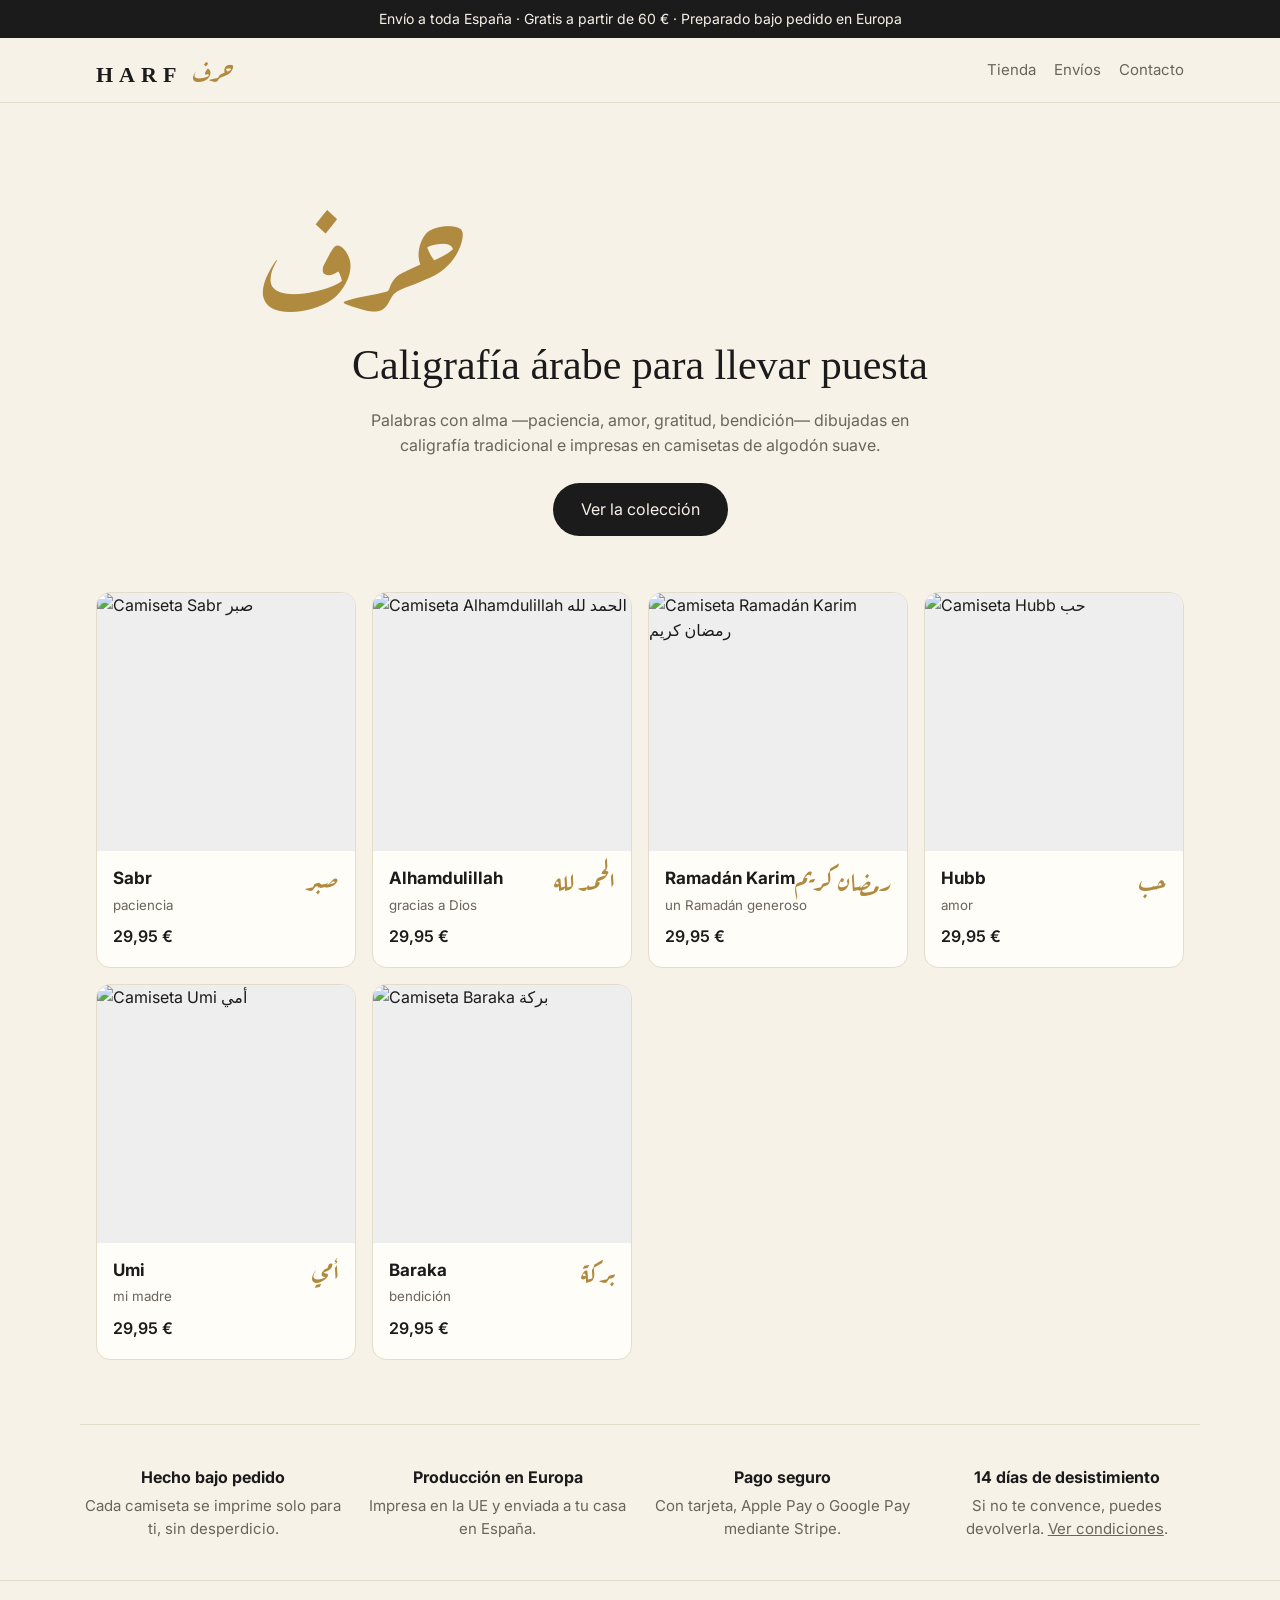
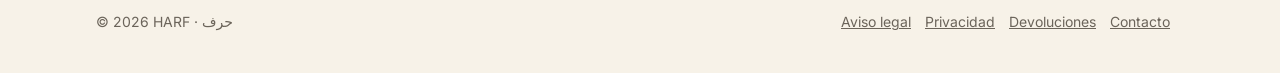
==== index.html @ e64bba2a "Move HARF store into its own repository Storefront, print designs, Instagram posts and generator scr" ====
<!doctype html>
<html lang="es">
<head>
<meta charset="utf-8">
<meta name="viewport" content="width=device-width, initial-scale=1">
<title>HARF · حرف — Caligrafía árabe para llevar puesta</title>
<meta name="description" content="Camisetas con caligrafía árabe: Sabr, Alhamdulillah, Ramadán Karim, Hubb, Umi y Baraka. Impresas bajo pedido en Europa y enviadas a toda España.">
<meta property="og:title" content="HARF · حرف — Caligrafía árabe para llevar puesta">
<meta property="og:description" content="Camisetas con caligrafía árabe, impresas bajo pedido en Europa.">
<link rel="preconnect" href="https://fonts.googleapis.com">
<link rel="preconnect" href="https://fonts.gstatic.com" crossorigin>
<link href="https://fonts.googleapis.com/css2?family=Aref+Ruqaa:wght@700&family=Inter:wght@400;600&display=swap" rel="stylesheet">
<link rel="stylesheet" href="style.css">
</head>
<body>
<div class="banner">Envío a toda España · Gratis a partir de 60 € · Preparado bajo pedido en Europa</div>
<header class="top"><div class="wrap">
  <a class="logo" href="./"><b>HARF</b><span>حرف</span></a>
  <nav><a href="#tienda">Tienda</a><a href="legal.html#envios">Envíos</a><a href="legal.html#contacto">Contacto</a></nav>
</div></header>

<main>
  <section class="hero wrap">
    <p class="ar">حرف</p>
    <h1>Caligrafía árabe para llevar puesta</h1>
    <p>Palabras con alma —paciencia, amor, gratitud, bendición— dibujadas en caligrafía tradicional e impresas en camisetas de algodón suave.</p>
    <a class="btn" href="#tienda">Ver la colección</a>
  </section>

  <section id="tienda" class="wrap">
    <div class="grid" id="grid"></div>
  </section>

  <section class="wrap features">
    <div><b>Hecho bajo pedido</b><p>Cada camiseta se imprime solo para ti, sin desperdicio.</p></div>
    <div><b>Producción en Europa</b><p>Impresa en la UE y enviada a tu casa en España.</p></div>
    <div><b>Pago seguro</b><p>Con tarjeta, Apple Pay o Google Pay mediante Stripe.</p></div>
    <div><b>14 días de desistimiento</b><p>Si no te convence, puedes devolverla. <a href="legal.html#devoluciones">Ver condiciones</a>.</p></div>
  </section>
</main>

<dialog id="pd">
  <button class="close" aria-label="Cerrar" onclick="pd.close()">×</button>
  <div class="pd">
    <img id="pdImg" alt="">
    <div class="body">
      <div class="ar" id="pdAr"></div>
      <h2 id="pdName"></h2>
      <p class="muted" id="pdMeaning"></p>
      <p id="pdText"></p>
      <p><b id="pdPrice"></b> <span class="muted">+ envío</span></p>
      <div>Color</div><div class="opts" id="pdColors"></div>
      <div>Talla</div><div class="opts" id="pdSizes"></div>
      <button class="btn gold" id="pdBuy">Comprar ahora</button>
      <p class="note">Bella+Canvas 3001 unisex, 100% algodón. Plazo de entrega: 7–14 días laborables. La talla se elige también en el pago.</p>
    </div>
  </div>
</dialog>

<footer><div class="wrap">
  <div>© <span id="y"></span> HARF · حرف</div>
  <div><a href="legal.html#aviso">Aviso legal</a><a href="legal.html#privacidad">Privacidad</a><a href="legal.html#devoluciones">Devoluciones</a><a href="legal.html#contacto">Contacto</a></div>
</div></footer>

<script src="products.js"></script>
<script>
const fmt = (n) => n.toFixed(2).replace(".", ",") + " " + STORE.currency;
document.getElementById("y").textContent = new Date().getFullYear();
const grid = document.getElementById("grid");
grid.innerHTML = PRODUCTS.map((p) => `
  <article class="card" data-k="${p.key}" tabindex="0">
    <img loading="lazy" src="${p.colors.negro.img}" alt="Camiseta ${p.name} ${p.ar}">
    <div class="info"><span class="ar">${p.ar}</span><h3>${p.name}</h3><small>${p.meaning}</small>
    <div class="price">${fmt(p.price)}</div></div>
  </article>`).join("");

const pd = document.getElementById("pd");
let cur, color, size;
function render() {
  const c = cur.colors[color];
  pdImg.src = c.img; pdImg.alt = `Camiseta ${cur.name} ${c.label}`;
  pdColors.innerHTML = Object.entries(cur.colors).map(([k, v]) =>
    `<button aria-pressed="${k === color}" onclick="color='${k}';render()">${v.label}</button>`).join("");
  pdSizes.innerHTML = cur.sizes.map((s) =>
    `<button aria-pressed="${s === size}" onclick="size='${s}';render()">${s}</button>`).join("");
  pdBuy.textContent = c.stripe ? "Comprar ahora" : "Reservar por email";
}
function openP(k) {
  cur = PRODUCTS.find((p) => p.key === k); color = "negro"; size = "M";
  pdAr.textContent = cur.ar; pdName.textContent = cur.name;
  pdMeaning.textContent = "«" + cur.meaning + "»"; pdText.textContent = cur.text;
  pdPrice.textContent = fmt(cur.price);
  render(); pd.showModal();
}
grid.addEventListener("click", (e) => { const c = e.target.closest(".card"); if (c) openP(c.dataset.k); });
grid.addEventListener("keydown", (e) => { const c = e.target.closest(".card"); if (c && e.key === "Enter") openP(c.dataset.k); });
pd.addEventListener("click", (e) => { if (e.target === pd) pd.close(); });
pdBuy.onclick = () => {
  const c = cur.colors[color];
  if (c.stripe) { location.href = c.stripe; return; }
  const subj = encodeURIComponent(`Pedido: ${cur.name} – ${c.label} – Talla ${size}`);
  const body = encodeURIComponent(`Hola, quiero la camiseta ${cur.name} (${cur.ar}), color ${c.label}, talla ${size}.\n\nNombre:\nDirección de envío:\nTeléfono:`);
  location.href = `mailto:${STORE.email}?subject=${subj}&body=${body}`;
};
</script>
</body>
</html>
---- style.css ----
:root {
  --ink: #1b1b1b;
  --paper: #f7f2e8;
  --gold: #b08a3e;
  --muted: #6b645a;
  --line: #e4dccb;
  --card: #fffdf8;
}
* { box-sizing: border-box; }
html, body { margin: 0; background: var(--paper); color: var(--ink); }
body { font-family: "Inter", system-ui, -apple-system, Segoe UI, Roboto, sans-serif; line-height: 1.55; }
a { color: inherit; }
img { max-width: 100%; display: block; }
.wrap { max-width: 1120px; margin: 0 auto; padding: 0 16px; }

header.top { border-bottom: 1px solid var(--line); background: var(--paper); position: sticky; top: 0; z-index: 5; }
header.top .wrap { display: flex; align-items: center; justify-content: space-between; height: 64px; }
.logo { display: flex; align-items: baseline; gap: 10px; text-decoration: none; }
.logo b { font-family: Georgia, serif; letter-spacing: 6px; font-size: 22px; }
.logo span { font-family: "Aref Ruqaa", serif; font-size: 28px; color: var(--gold); }
nav a { margin-left: 18px; text-decoration: none; font-size: 15px; color: var(--muted); }

.banner { background: var(--ink); color: var(--paper); text-align: center; font-size: 14px; padding: 8px 16px; }

.hero { padding: 64px 0 48px; text-align: center; }
.hero .ar { color: var(--gold); font-family: "Aref Ruqaa", serif; font-size: clamp(64px, 14vw, 140px); line-height: 1.1; margin: 0; }
.hero h1 { font-family: Georgia, serif; font-weight: 400; font-size: clamp(26px, 4.5vw, 42px); margin: 12px 0 10px; }
.hero p { color: var(--muted); max-width: 560px; margin: 0 auto 26px; }
.btn { display: inline-block; background: var(--ink); color: var(--paper); border: 0; border-radius: 999px; padding: 14px 28px; font-size: 16px; cursor: pointer; text-decoration: none; }
.btn.gold { background: var(--gold); }
.btn:disabled { opacity: .5; cursor: not-allowed; }

.grid { display: grid; grid-template-columns: repeat(auto-fill, minmax(min(240px, 44vw), 1fr)); gap: 16px; padding: 8px 0 64px; }
.card { background: var(--card); border: 1px solid var(--line); border-radius: 14px; overflow: hidden; cursor: pointer; transition: transform .15s; }
.card:hover { transform: translateY(-3px); }
.card img { aspect-ratio: 1; object-fit: cover; width: 100%; background: #eee; }
.card .info { padding: 14px 16px 18px; }
.card .ar { font-family: "Aref Ruqaa", serif; font-size: 26px; color: var(--gold); float: right; line-height: 1; }
.card h3 { margin: 0; font-size: 17px; }
.card small { color: var(--muted); }
.card .price { margin-top: 8px; font-weight: 600; }

.features { display: grid; grid-template-columns: repeat(auto-fit, minmax(220px, 1fr)); gap: 18px; padding: 40px 0; border-top: 1px solid var(--line); }
.features div { text-align: center; }
.features b { display: block; margin-bottom: 4px; }
.features p { color: var(--muted); margin: 0; font-size: 15px; }

dialog { border: 0; border-radius: 16px; padding: 0; max-width: 900px; width: calc(100% - 32px); background: var(--card); color: var(--ink); }
dialog::backdrop { background: rgba(0,0,0,.5); }
.pd { display: grid; grid-template-columns: 1fr 1fr; }
.pd img { width: 100%; height: 100%; object-fit: cover; background: #eee; }
.pd .body { padding: 28px; }
.pd .ar { font-family: "Aref Ruqaa", serif; font-size: 54px; color: var(--gold); line-height: 1.1; }
.pd h2 { margin: 4px 0; font-family: Georgia, serif; font-weight: 400; }
.pd .muted { color: var(--muted); }
.opts { display: flex; flex-wrap: wrap; gap: 8px; margin: 8px 0 18px; }
.opts button { border: 1px solid var(--line); background: #fff; border-radius: 8px; padding: 8px 14px; cursor: pointer; font-size: 15px; color: var(--ink); }
.opts button[aria-pressed="true"] { border-color: var(--ink); background: var(--ink); color: var(--paper); }
.close { position: absolute; top: 10px; right: 14px; background: rgba(255,255,255,.9); border: 0; font-size: 26px; cursor: pointer; border-radius: 50%; width: 40px; height: 40px; }
.note { font-size: 13px; color: var(--muted); margin-top: 14px; }

footer { border-top: 1px solid var(--line); padding: 30px 0 40px; color: var(--muted); font-size: 14px; }
footer .wrap { display: flex; flex-wrap: wrap; justify-content: space-between; gap: 12px; }
footer a { margin-right: 14px; white-space: nowrap; }

.legal { padding: 40px 0 60px; max-width: 760px; }
.legal h1 { font-family: Georgia, serif; font-weight: 400; }
.legal h2 { margin-top: 36px; font-size: 20px; }

@media (max-width: 700px) {
  .pd { grid-template-columns: 1fr; }
  .pd .body { padding: 20px; }
  nav a { margin-left: 12px; font-size: 14px; }
}
@media (max-width: 520px) {
  .card .info { padding: 10px 12px 14px; }
  .card h3 { font-size: 15px; }
  .card .ar { font-size: 20px; }
}
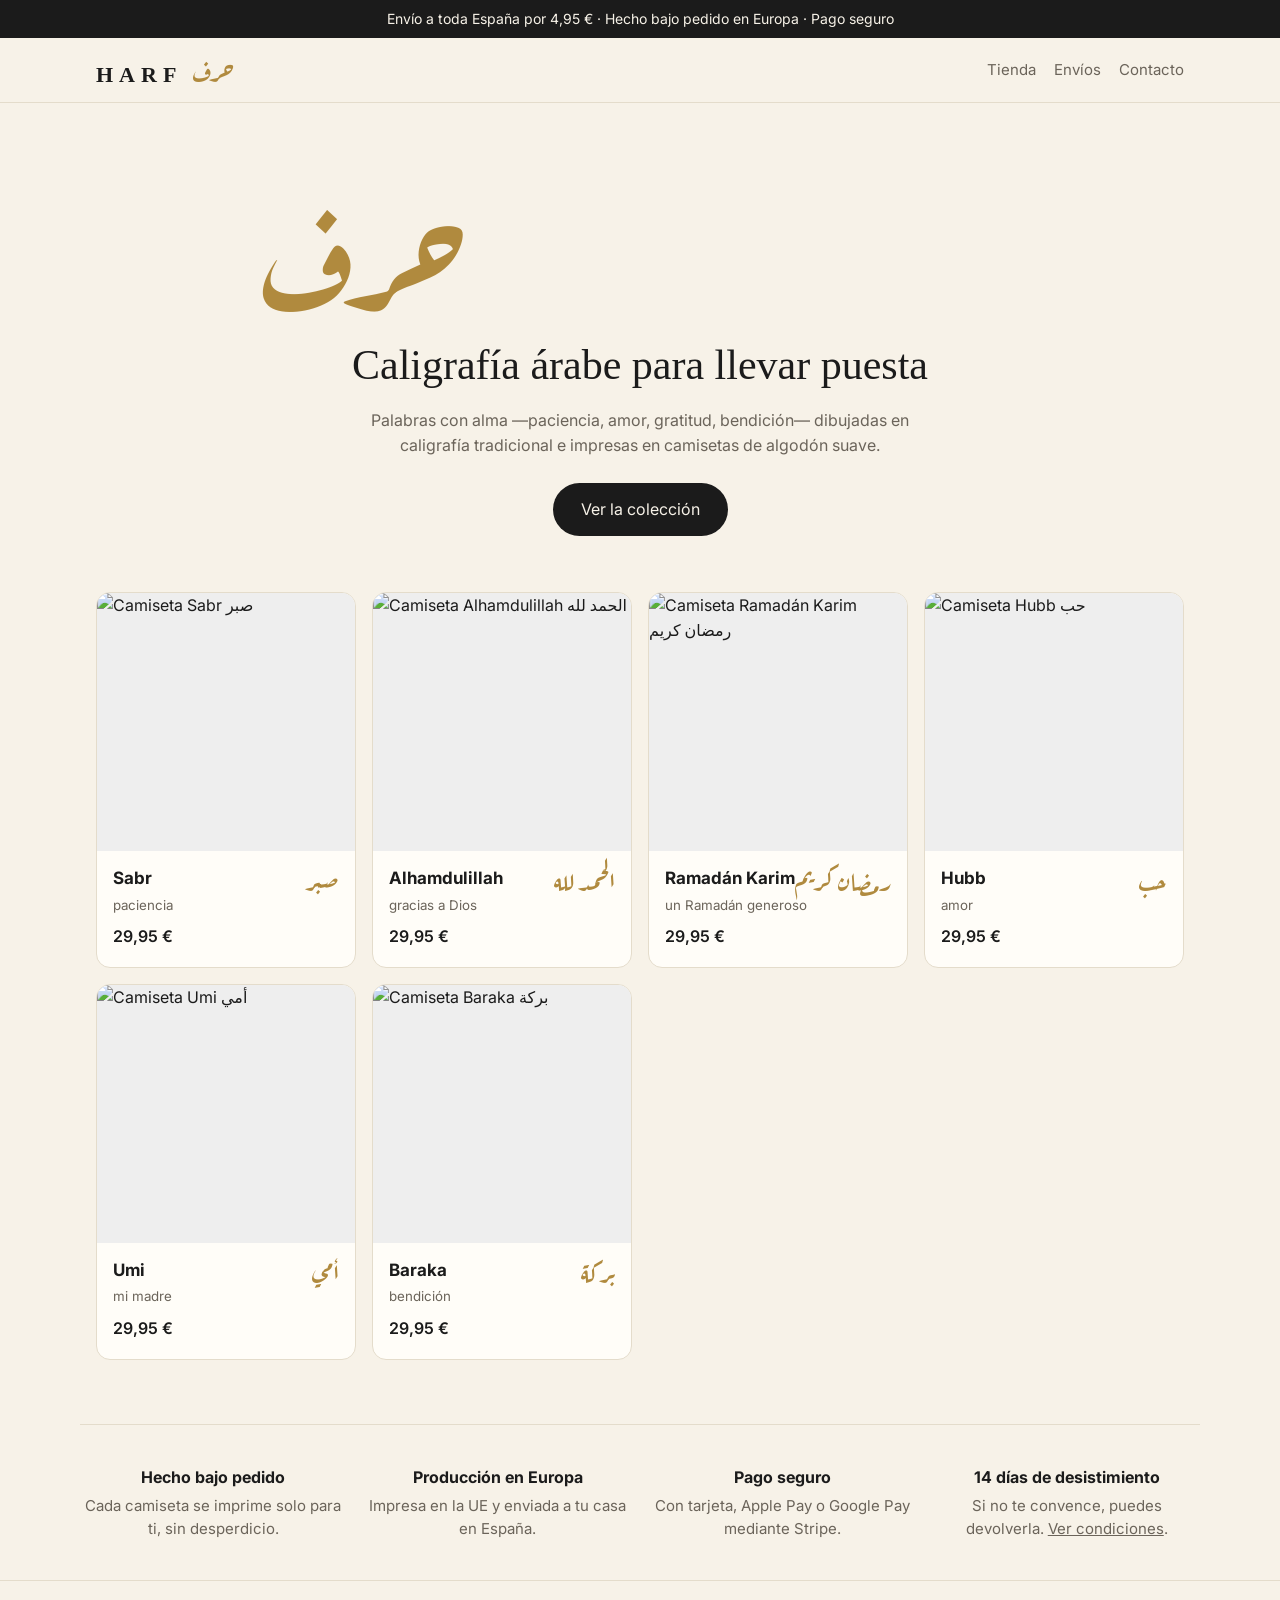
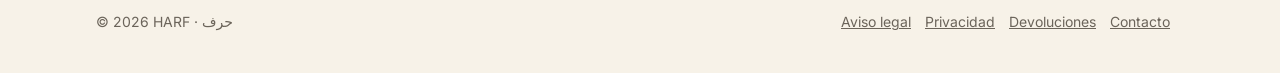
==== commit 43d1c271: "Turn on Stripe checkout for all twelve tees Each design/color opens its own Stripe Payment Link (siz" ====
--- a/index.html
+++ b/index.html
@@ -13,7 +13,7 @@
 <link rel="stylesheet" href="style.css">
 </head>
 <body>
-<div class="banner">Envío a toda España · Gratis a partir de 60 € · Preparado bajo pedido en Europa</div>
+<div class="banner">Envío a toda España por 4,95 € · Hecho bajo pedido en Europa · Pago seguro</div>
 <header class="top"><div class="wrap">
   <a class="logo" href="./"><b>HARF</b><span>حرف</span></a>
   <nav><a href="#tienda">Tienda</a><a href="legal.html#envios">Envíos</a><a href="legal.html#contacto">Contacto</a></nav>
@@ -50,9 +50,9 @@
       <p id="pdText"></p>
       <p><b id="pdPrice"></b> <span class="muted">+ envío</span></p>
       <div>Color</div><div class="opts" id="pdColors"></div>
-      <div>Talla</div><div class="opts" id="pdSizes"></div>
+      <div id="pdSizeWrap"><div>Talla</div><div class="opts" id="pdSizes"></div></div>
       <button class="btn gold" id="pdBuy">Comprar ahora</button>
-      <p class="note">Bella+Canvas 3001 unisex, 100% algodón. Plazo de entrega: 7–14 días laborables. La talla se elige también en el pago.</p>
+      <p class="note">Bella+Canvas 3001 unisex, 100% algodón. Plazo de entrega: 7–14 días laborables. Eliges la talla (S–2XL) en la página de pago.</p>
     </div>
   </div>
 </dialog>
@@ -83,7 +83,8 @@
     `<button aria-pressed="${k === color}" onclick="color='${k}';render()">${v.label}</button>`).join("");
   pdSizes.innerHTML = cur.sizes.map((s) =>
     `<button aria-pressed="${s === size}" onclick="size='${s}';render()">${s}</button>`).join("");
-  pdBuy.textContent = c.stripe ? "Comprar ahora" : "Reservar por email";
+  pdBuy.textContent = c.stripe ? "Comprar ahora · " + fmt(cur.price) : "Reservar por email";
+  pdSizeWrap.hidden = !!c.stripe;
 }
 function openP(k) {
   cur = PRODUCTS.find((p) => p.key === k); color = "negro"; size = "M";
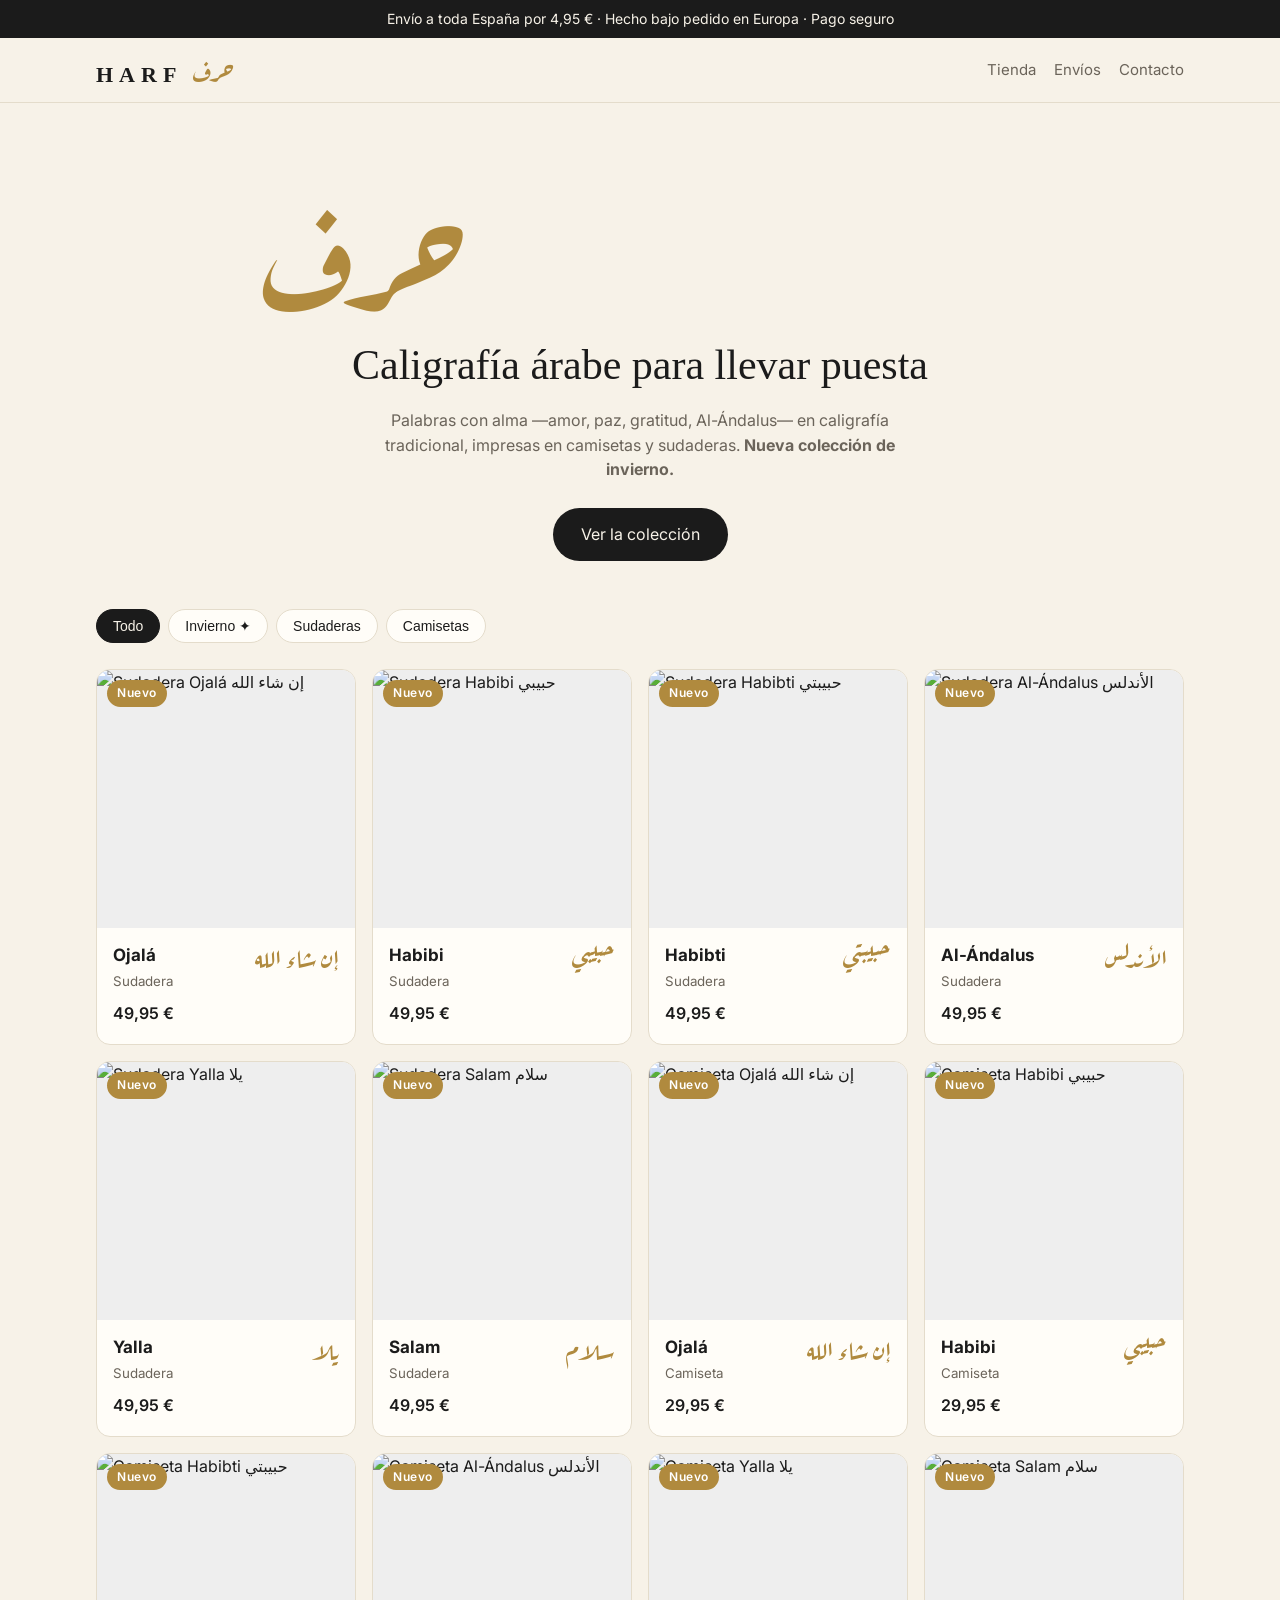
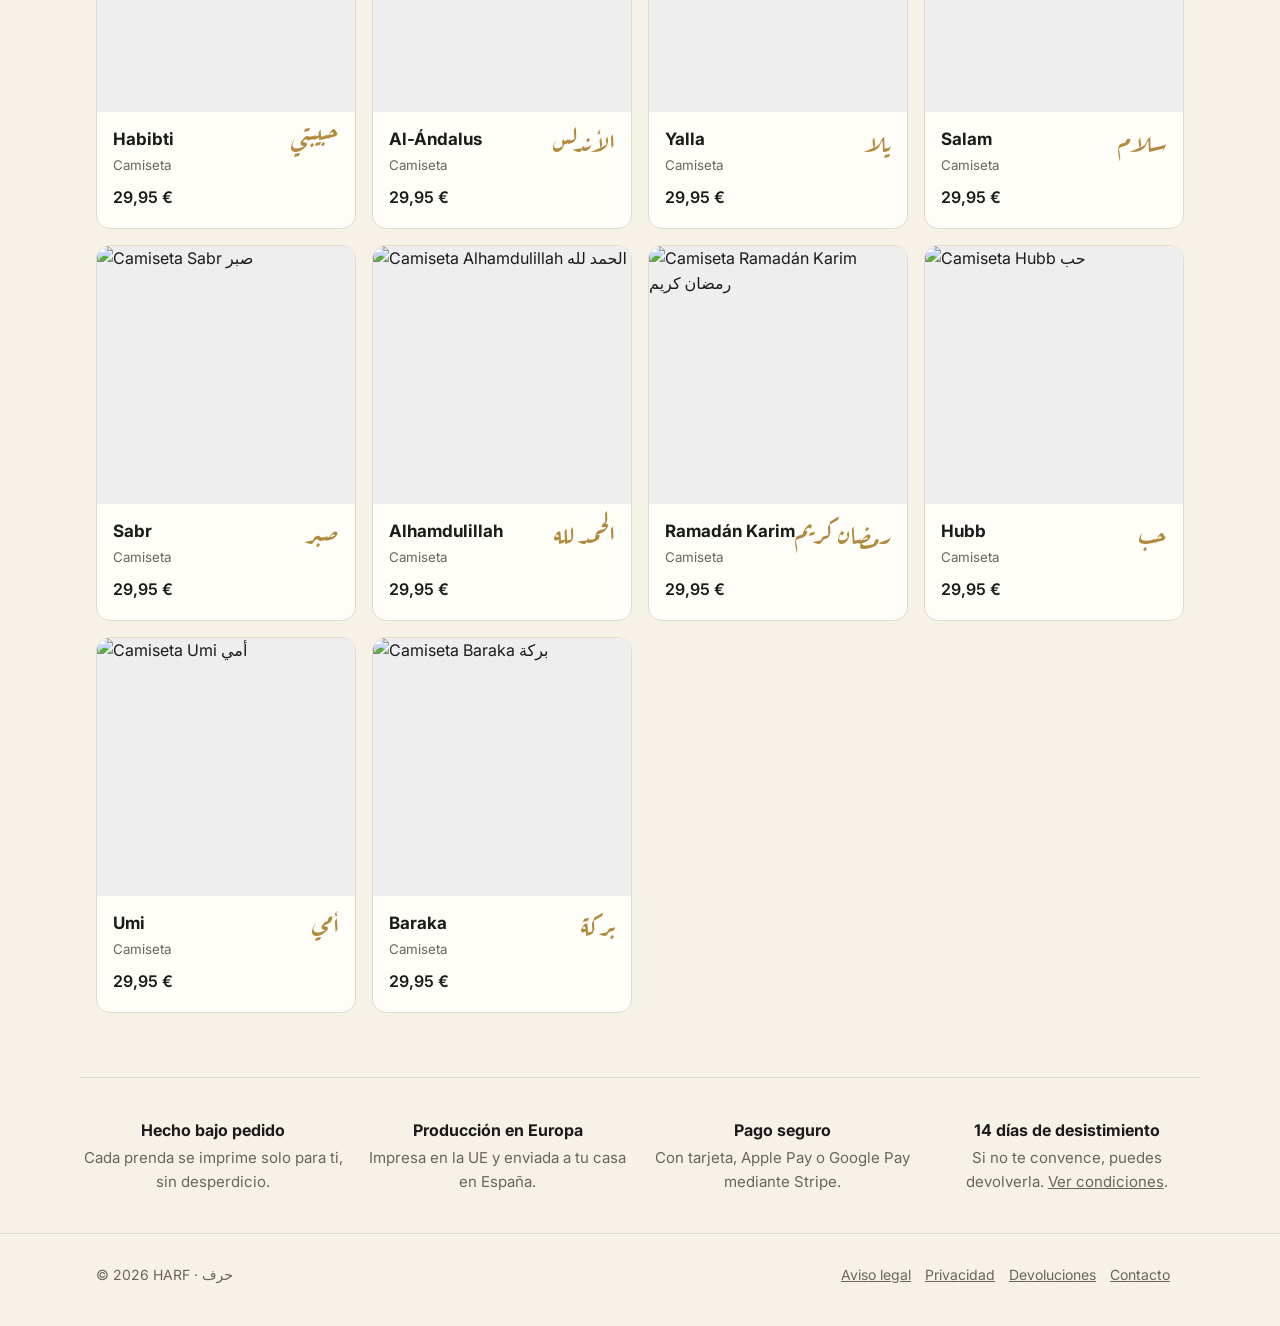
==== commit 1031019a: "Launch winter collection: 6 designs as tees and hoodies Adds Ojalá, Habibi, Habibti, Yalla, Al-Ándal" ====
--- a/index.html
+++ b/index.html
@@ -23,16 +23,17 @@
   <section class="hero wrap">
     <p class="ar">حرف</p>
     <h1>Caligrafía árabe para llevar puesta</h1>
-    <p>Palabras con alma —paciencia, amor, gratitud, bendición— dibujadas en caligrafía tradicional e impresas en camisetas de algodón suave.</p>
+    <p>Palabras con alma —amor, paz, gratitud, Al-Ándalus— en caligrafía tradicional, impresas en camisetas y sudaderas. <b>Nueva colección de invierno.</b></p>
     <a class="btn" href="#tienda">Ver la colección</a>
   </section>
 
   <section id="tienda" class="wrap">
+    <div class="filters" id="filters"></div>
     <div class="grid" id="grid"></div>
   </section>
 
   <section class="wrap features">
-    <div><b>Hecho bajo pedido</b><p>Cada camiseta se imprime solo para ti, sin desperdicio.</p></div>
+    <div><b>Hecho bajo pedido</b><p>Cada prenda se imprime solo para ti, sin desperdicio.</p></div>
     <div><b>Producción en Europa</b><p>Impresa en la UE y enviada a tu casa en España.</p></div>
     <div><b>Pago seguro</b><p>Con tarjeta, Apple Pay o Google Pay mediante Stripe.</p></div>
     <div><b>14 días de desistimiento</b><p>Si no te convence, puedes devolverla. <a href="legal.html#devoluciones">Ver condiciones</a>.</p></div>
@@ -52,7 +53,7 @@
       <div>Color</div><div class="opts" id="pdColors"></div>
       <div id="pdSizeWrap"><div>Talla</div><div class="opts" id="pdSizes"></div></div>
       <button class="btn gold" id="pdBuy">Comprar ahora</button>
-      <p class="note">Bella+Canvas 3001 unisex, 100% algodón. Plazo de entrega: 7–14 días laborables. Eliges la talla (S–2XL) en la página de pago.</p>
+      <p class="note"><span id="pdNote"></span> Plazo de entrega: 7–14 días laborables. Eliges la talla (S–2XL) en la página de pago.</p>
     </div>
   </div>
 </dialog>
@@ -67,18 +68,27 @@
 const fmt = (n) => n.toFixed(2).replace(".", ",") + " " + STORE.currency;
 document.getElementById("y").textContent = new Date().getFullYear();
 const grid = document.getElementById("grid");
-grid.innerHTML = PRODUCTS.map((p) => `
-  <article class="card" data-k="${p.key}" tabindex="0">
-    <img loading="lazy" src="${p.colors.negro.img}" alt="Camiseta ${p.name} ${p.ar}">
-    <div class="info"><span class="ar">${p.ar}</span><h3>${p.name}</h3><small>${p.meaning}</small>
+const FILTERS = [["todo", "Todo"], ["nuevo", "Invierno ✦"], ["Sudadera", "Sudaderas"], ["Camiseta", "Camisetas"]];
+let filter = "todo";
+function drawGrid() {
+  filters.innerHTML = FILTERS.map(([k, l]) => `<button aria-pressed="${k === filter}" data-f="${k}">${l}</button>`).join("");
+  const list = PRODUCTS.filter((p) => filter === "todo" || (filter === "nuevo" ? p.isNew : p.type === filter));
+  grid.innerHTML = list.map((p) => `
+  <article class="card" data-k="${p.id}" tabindex="0">
+    ${p.isNew ? '<span class="badge">Nuevo</span>' : ""}
+    <img loading="lazy" src="${p.colors.negro.img}" alt="${p.type} ${p.name} ${p.ar}">
+    <div class="info"><span class="ar">${p.ar}</span><h3>${p.name}</h3><small>${p.type}</small>
     <div class="price">${fmt(p.price)}</div></div>
   </article>`).join("");
+}
+filters.addEventListener("click", (e) => { const b = e.target.closest("button"); if (b) { filter = b.dataset.f; drawGrid(); } });
+drawGrid();
 
 const pd = document.getElementById("pd");
 let cur, color, size;
 function render() {
   const c = cur.colors[color];
-  pdImg.src = c.img; pdImg.alt = `Camiseta ${cur.name} ${c.label}`;
+  pdImg.src = c.img; pdImg.alt = `${cur.type} ${cur.name} ${c.label}`;
   pdColors.innerHTML = Object.entries(cur.colors).map(([k, v]) =>
     `<button aria-pressed="${k === color}" onclick="color='${k}';render()">${v.label}</button>`).join("");
   pdSizes.innerHTML = cur.sizes.map((s) =>
@@ -87,8 +97,8 @@
   pdSizeWrap.hidden = !!c.stripe;
 }
 function openP(k) {
-  cur = PRODUCTS.find((p) => p.key === k); color = "negro"; size = "M";
-  pdAr.textContent = cur.ar; pdName.textContent = cur.name;
+  cur = PRODUCTS.find((p) => p.id === k); color = "negro"; size = "M";
+  pdAr.textContent = cur.ar; pdName.textContent = cur.type + " " + cur.name; pdNote.textContent = cur.note;
   pdMeaning.textContent = "«" + cur.meaning + "»"; pdText.textContent = cur.text;
   pdPrice.textContent = fmt(cur.price);
   render(); pd.showModal();
@@ -100,7 +110,7 @@
   const c = cur.colors[color];
   if (c.stripe) { location.href = c.stripe; return; }
   const subj = encodeURIComponent(`Pedido: ${cur.name} – ${c.label} – Talla ${size}`);
-  const body = encodeURIComponent(`Hola, quiero la camiseta ${cur.name} (${cur.ar}), color ${c.label}, talla ${size}.\n\nNombre:\nDirección de envío:\nTeléfono:`);
+  const body = encodeURIComponent(`Hola, quiero la prenda ${cur.type} ${cur.name} (${cur.ar}), color ${c.label}, talla ${size}.\n\nNombre:\nDirección de envío:\nTeléfono:`);
   location.href = `mailto:${STORE.email}?subject=${subj}&body=${body}`;
 };
 </script>
--- a/style.css
+++ b/style.css
@@ -77,3 +77,9 @@
   .card h3 { font-size: 15px; }
   .card .ar { font-size: 20px; }
 }
+
+.filters { display: flex; gap: 8px; flex-wrap: wrap; margin: 0 0 18px; }
+.filters button { border: 1px solid var(--line); background: var(--card); color: var(--ink); border-radius: 999px; padding: 8px 16px; font-size: 14px; cursor: pointer; }
+.filters button[aria-pressed="true"] { background: var(--ink); color: var(--paper); border-color: var(--ink); }
+.card { position: relative; }
+.badge { position: absolute; top: 10px; left: 10px; z-index: 1; background: var(--gold); color: #fff; font-size: 12px; font-weight: 600; letter-spacing: .5px; padding: 4px 10px; border-radius: 999px; }
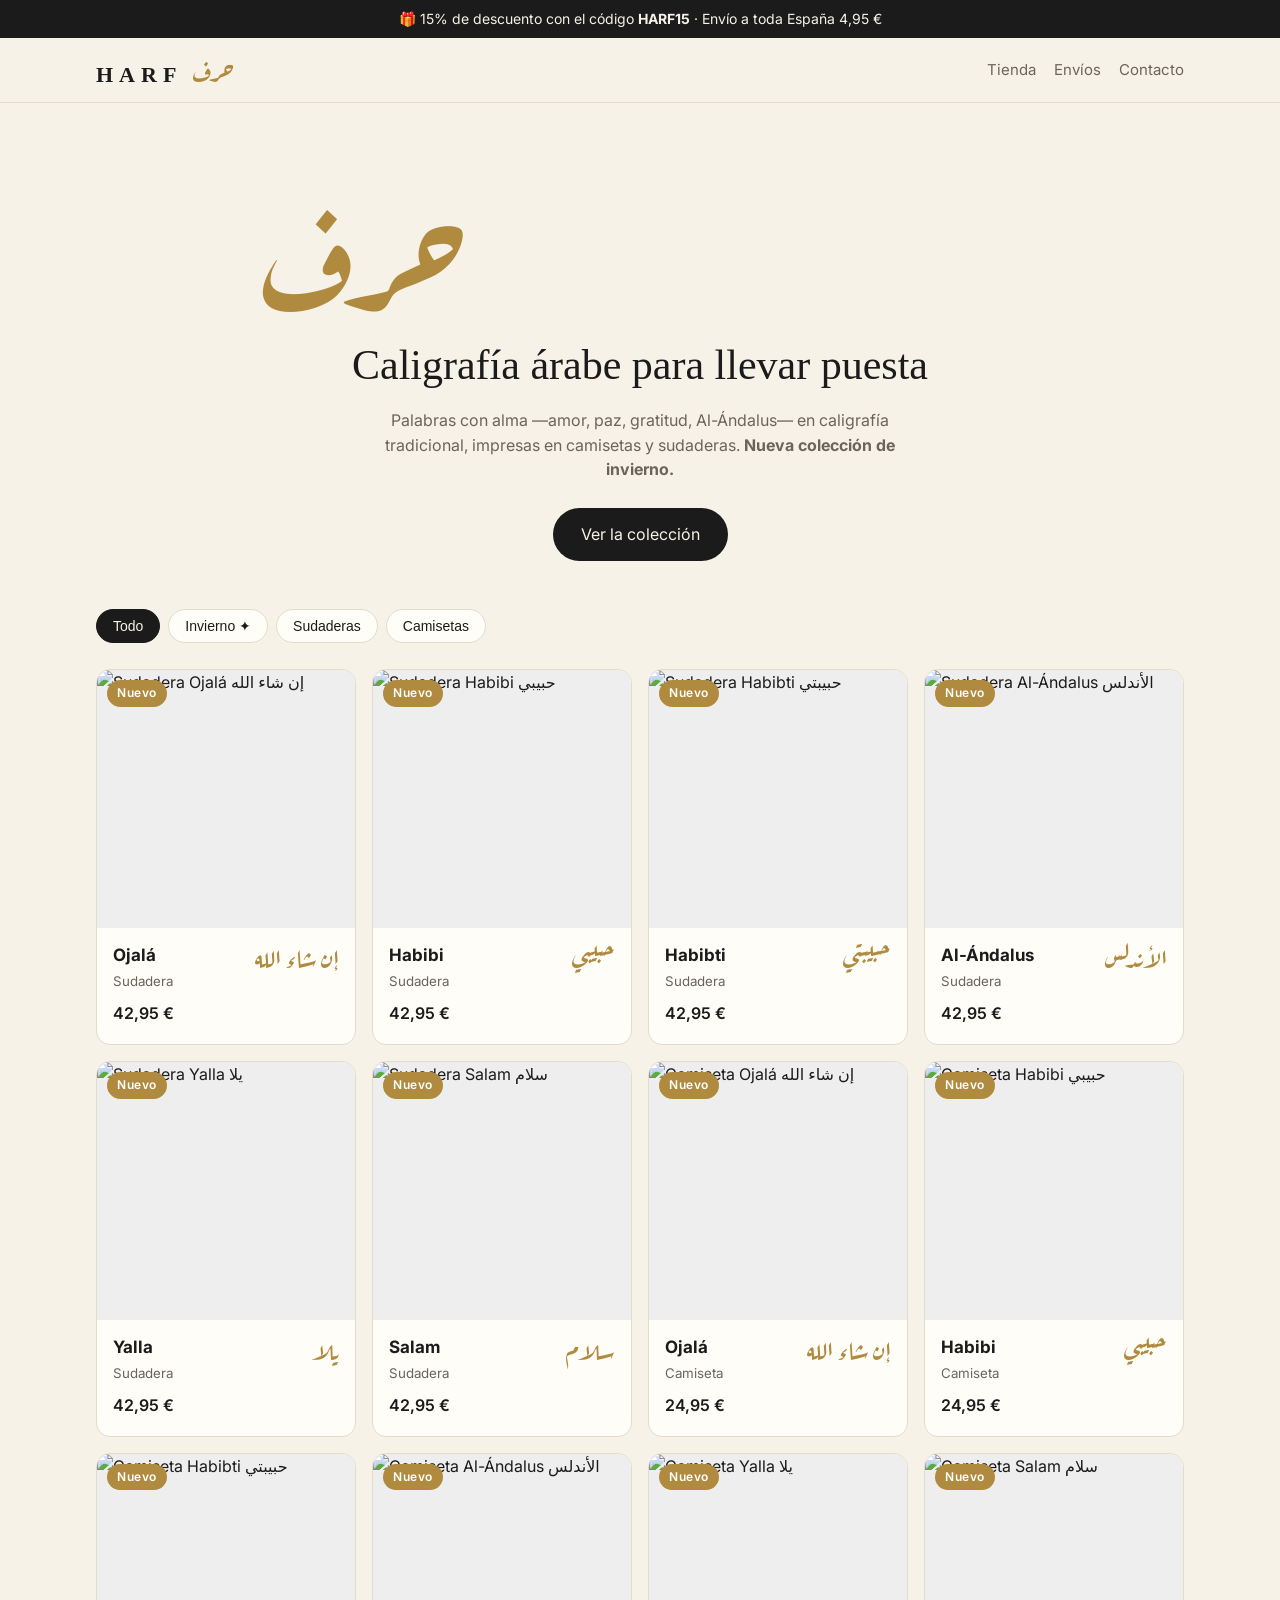
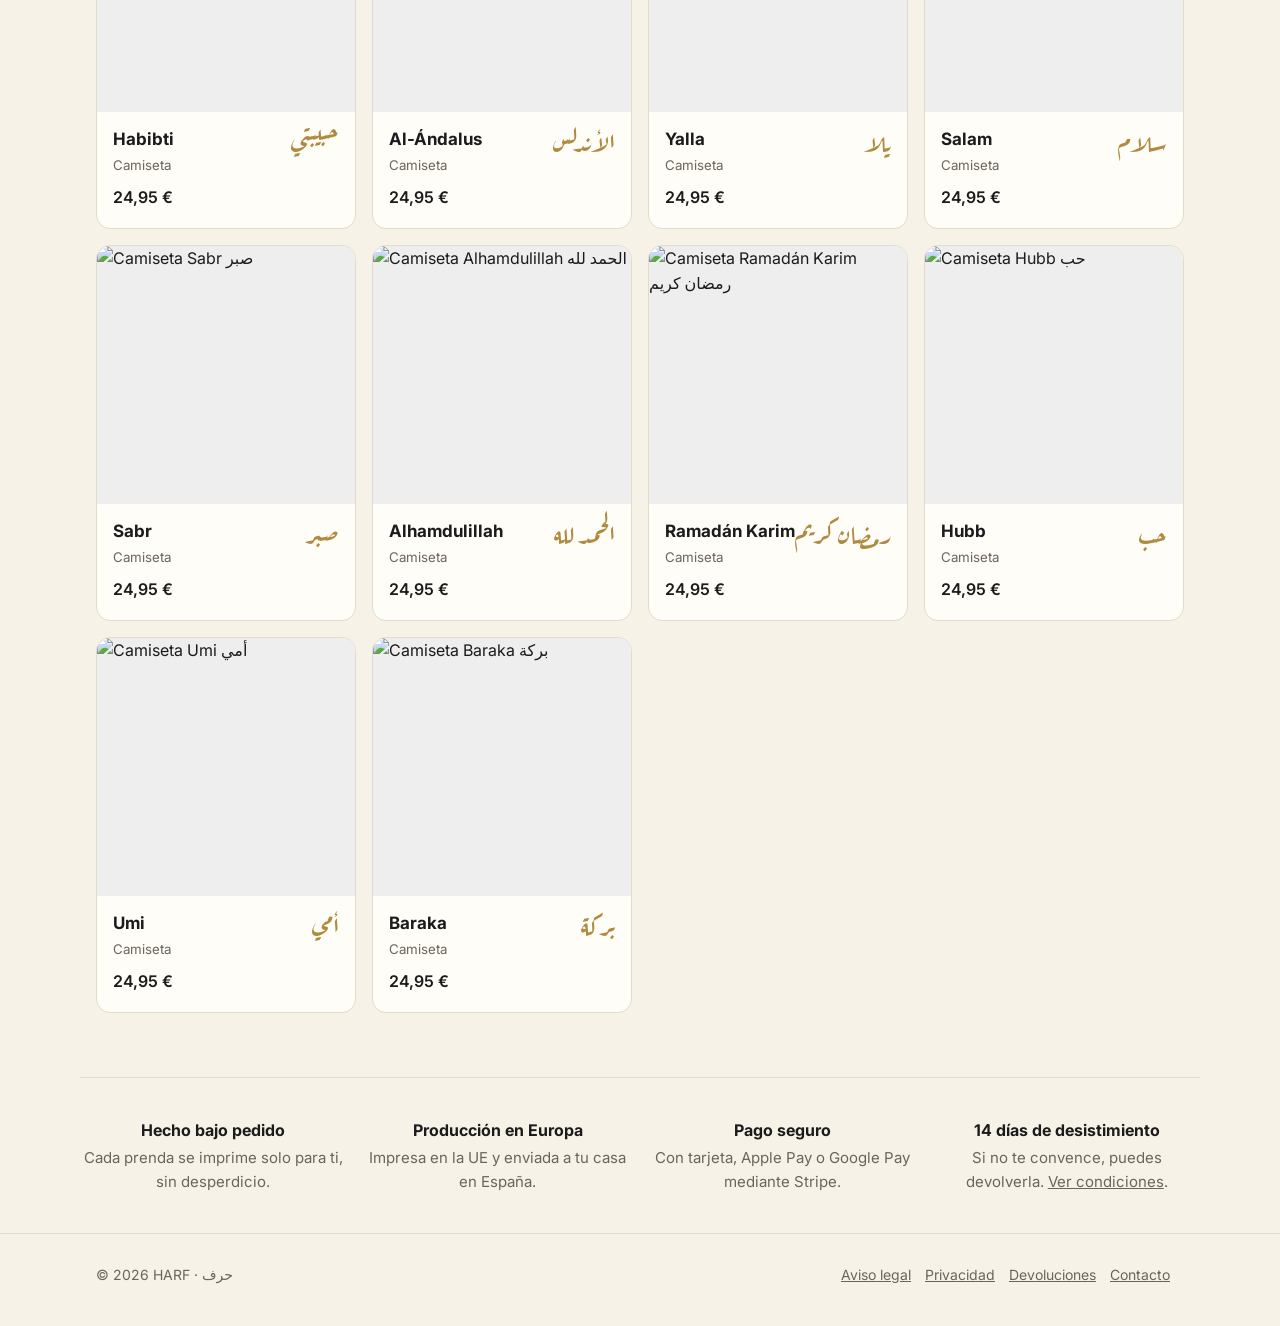
==== commit bff80dcd: "Lower prices and accept discount codes at checkout Tees drop to 24,95 € and hoodies to 42,95 €. Ever" ====
--- a/index.html
+++ b/index.html
@@ -13,7 +13,7 @@
 <link rel="stylesheet" href="style.css">
 </head>
 <body>
-<div class="banner">Envío a toda España por 4,95 € · Hecho bajo pedido en Europa · Pago seguro</div>
+<div class="banner">🎁 15% de descuento con el código <b>HARF15</b> · Envío a toda España 4,95 €</div>
 <header class="top"><div class="wrap">
   <a class="logo" href="./"><b>HARF</b><span>حرف</span></a>
   <nav><a href="#tienda">Tienda</a><a href="legal.html#envios">Envíos</a><a href="legal.html#contacto">Contacto</a></nav>
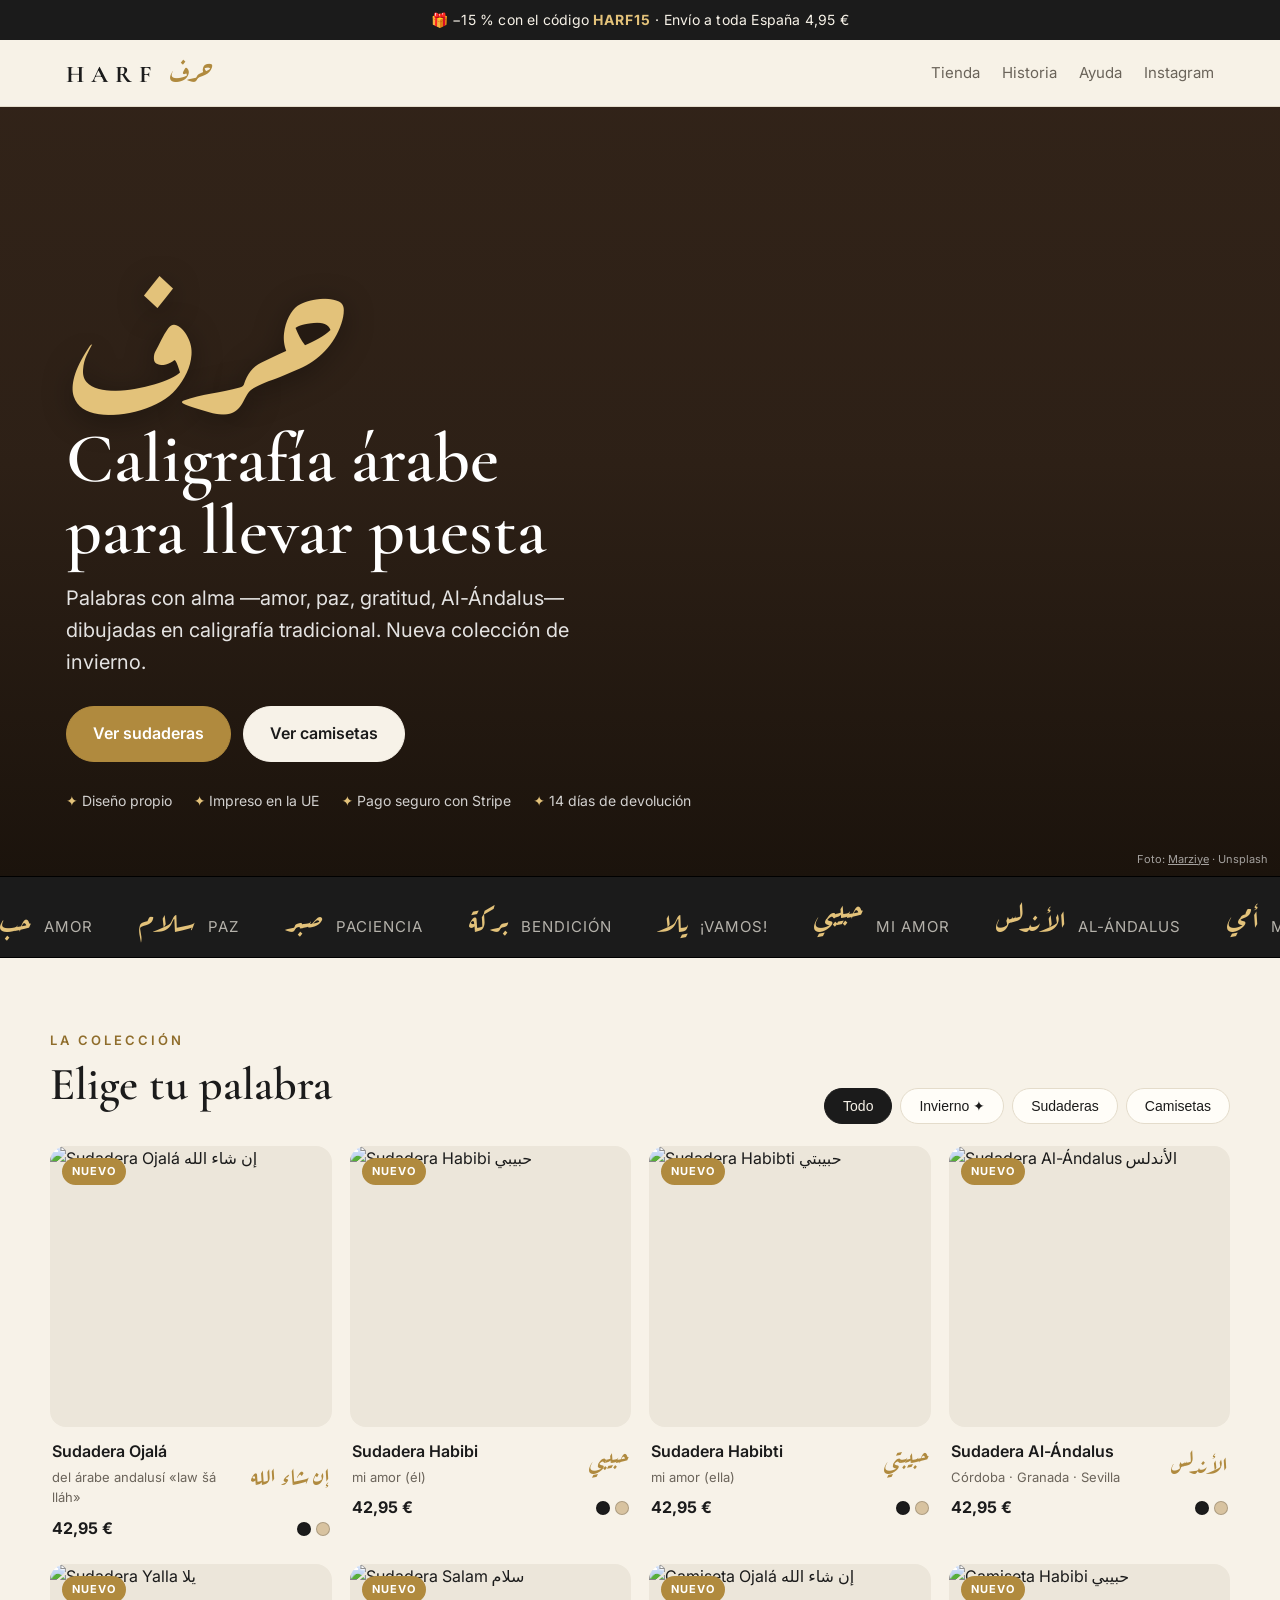
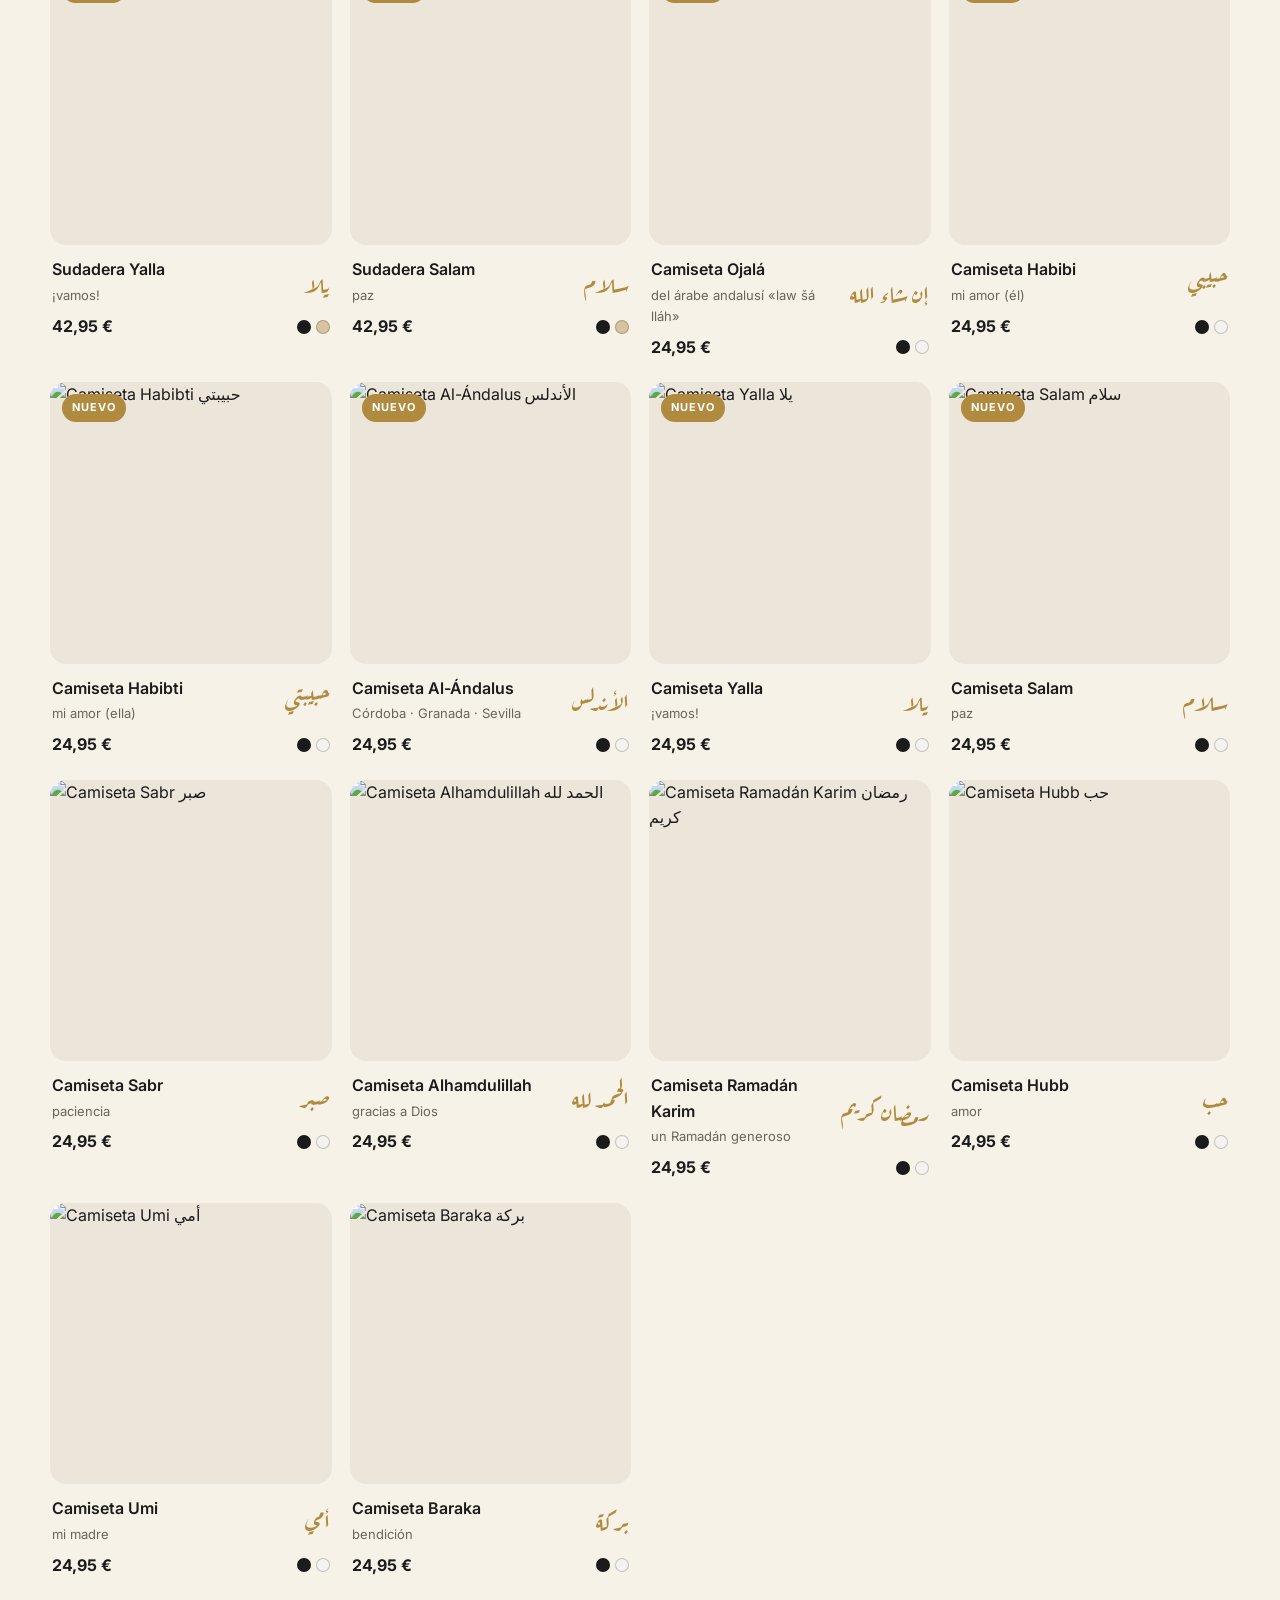
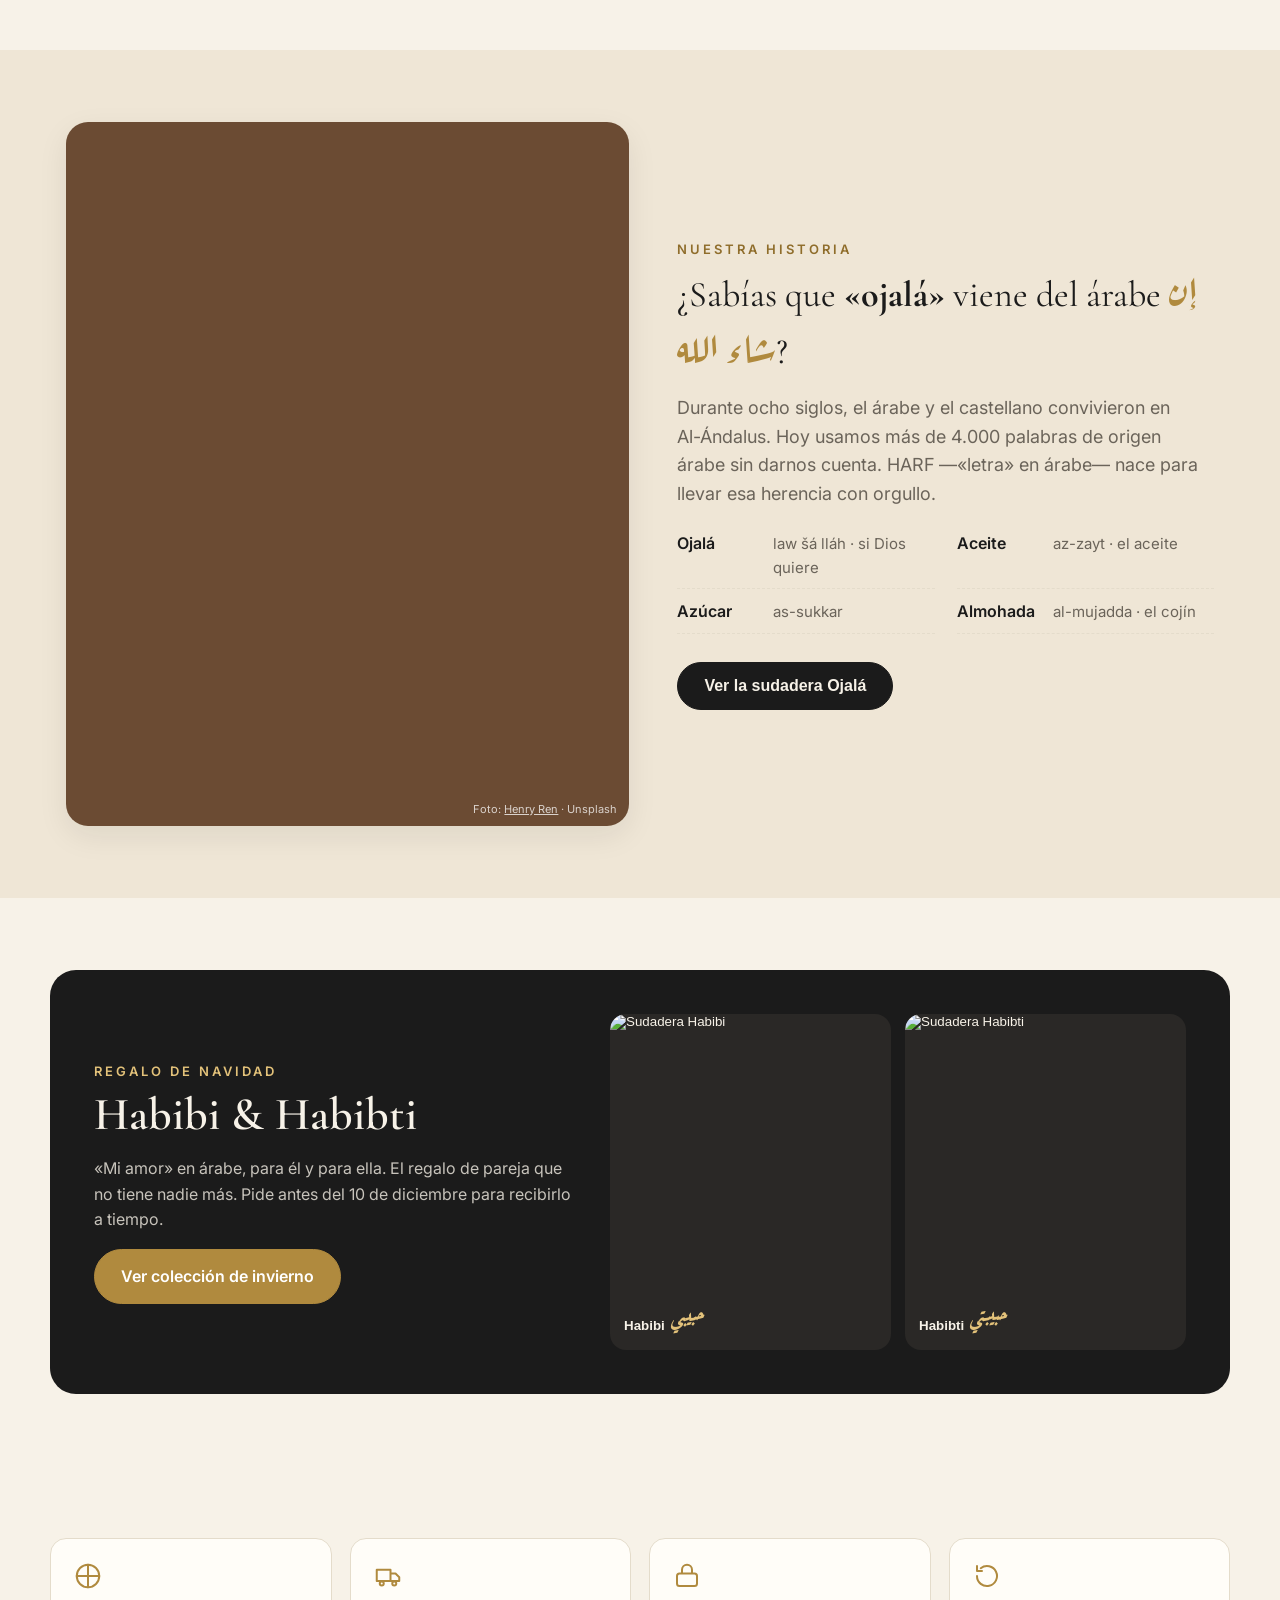
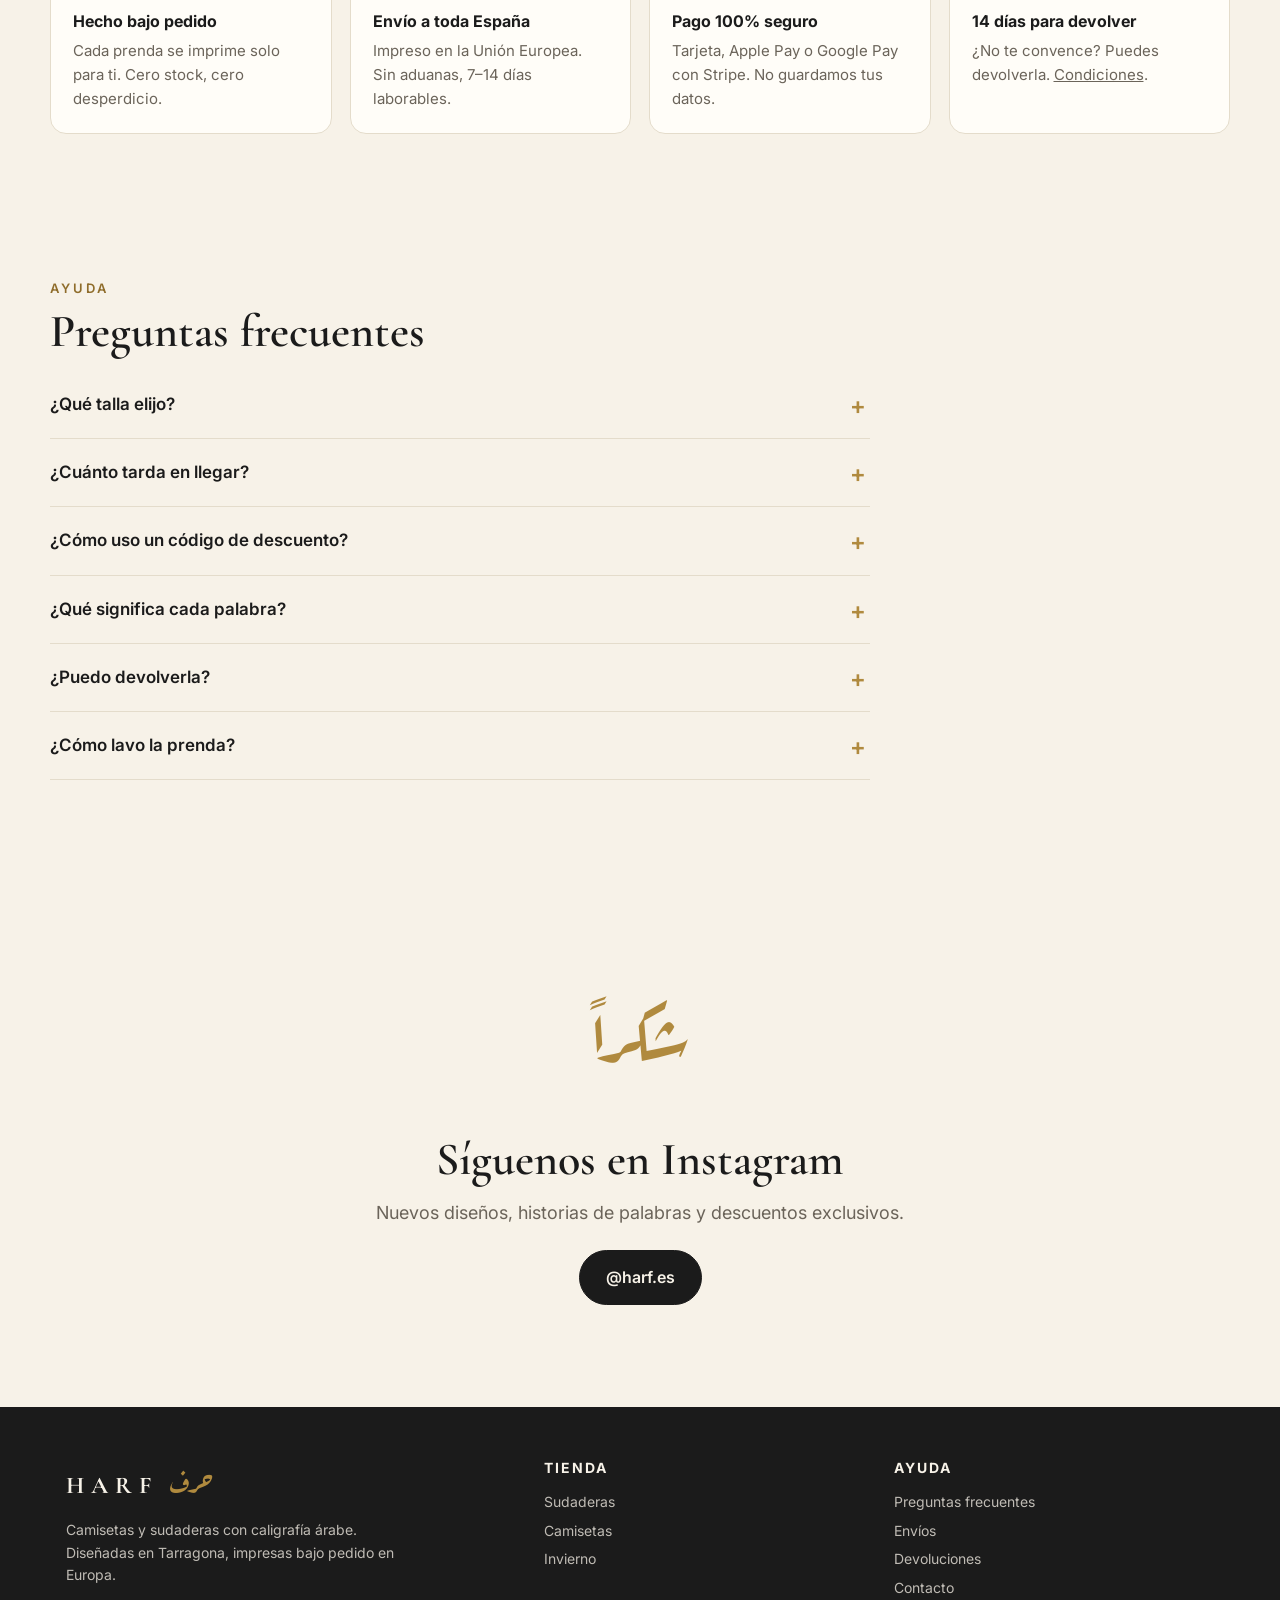
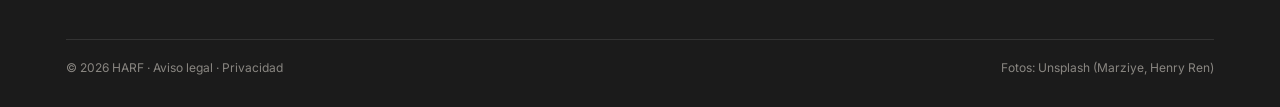
==== commit a403d7ea: "Redesign storefront Full-bleed hero with the Córdoba arches, a scrolling strip of Arabic words, prod" ====
--- a/index.html
+++ b/index.html
@@ -3,116 +3,259 @@
 <head>
 <meta charset="utf-8">
 <meta name="viewport" content="width=device-width, initial-scale=1">
-<title>HARF · حرف — Caligrafía árabe para llevar puesta</title>
-<meta name="description" content="Camisetas con caligrafía árabe: Sabr, Alhamdulillah, Ramadán Karim, Hubb, Umi y Baraka. Impresas bajo pedido en Europa y enviadas a toda España.">
+<title>HARF · حرف — Camisetas y sudaderas con caligrafía árabe</title>
+<meta name="description" content="Camisetas y sudaderas con caligrafía árabe: Ojalá, Habibi, Al-Ándalus, Sabr, Salam. Diseño propio, impresas bajo pedido en Europa y enviadas a toda España.">
+<meta name="theme-color" content="#1b1b1b">
+<meta property="og:type" content="website">
 <meta property="og:title" content="HARF · حرف — Caligrafía árabe para llevar puesta">
-<meta property="og:description" content="Camisetas con caligrafía árabe, impresas bajo pedido en Europa.">
+<meta property="og:description" content="Camisetas y sudaderas con caligrafía árabe, impresas bajo pedido en Europa.">
+<meta property="og:image" content="https://zaid5195.github.io/harf/social/01-intro.jpg">
+<link rel="icon" href="data:image/svg+xml,%3Csvg xmlns='http://www.w3.org/2000/svg' viewBox='0 0 64 64'%3E%3Crect width='64' height='64' rx='14' fill='%231b1b1b'/%3E%3Ctext x='32' y='44' font-family='Georgia,serif' font-size='34' font-weight='700' text-anchor='middle' fill='%23e3c27a'%3EH%3C/text%3E%3C/svg%3E">
 <link rel="preconnect" href="https://fonts.googleapis.com">
 <link rel="preconnect" href="https://fonts.gstatic.com" crossorigin>
-<link href="https://fonts.googleapis.com/css2?family=Aref+Ruqaa:wght@700&family=Inter:wght@400;600&display=swap" rel="stylesheet">
+<link href="https://fonts.googleapis.com/css2?family=Aref+Ruqaa:wght@700&family=Cormorant+Garamond:wght@600;700&family=Inter:wght@400;500;600;700&display=swap" rel="stylesheet">
+<link rel="preload" as="image" href="https://images.unsplash.com/photo-1774257084415-a3de1879fce2?auto=format&fit=crop&w=1600&q=70">
 <link rel="stylesheet" href="style.css">
 </head>
 <body>
-<div class="banner">🎁 15% de descuento con el código <b>HARF15</b> · Envío a toda España 4,95 €</div>
+<div class="banner">🎁 −15 % con el código <b>HARF15</b> · Envío a toda España 4,95 €</div>
 <header class="top"><div class="wrap">
-  <a class="logo" href="./"><b>HARF</b><span>حرف</span></a>
-  <nav><a href="#tienda">Tienda</a><a href="legal.html#envios">Envíos</a><a href="legal.html#contacto">Contacto</a></nav>
+  <a class="logo" href="./" aria-label="HARF, inicio"><b>HARF</b><span>حرف</span></a>
+  <nav>
+    <a href="#tienda">Tienda</a>
+    <a href="#historia" class="hide-sm">Historia</a>
+    <a href="#faq">Ayuda</a>
+    <a href="https://www.instagram.com/harf.es/" target="_blank" rel="noopener" class="hide-sm">Instagram</a>
+  </nav>
 </div></header>
 
 <main>
-  <section class="hero wrap">
-    <p class="ar">حرف</p>
-    <h1>Caligrafía árabe para llevar puesta</h1>
-    <p>Palabras con alma —amor, paz, gratitud, Al-Ándalus— en caligrafía tradicional, impresas en camisetas y sudaderas. <b>Nueva colección de invierno.</b></p>
-    <a class="btn" href="#tienda">Ver la colección</a>
-  </section>
-
-  <section id="tienda" class="wrap">
-    <div class="filters" id="filters"></div>
+  <section class="hero-img" style="background-image:url('https://images.unsplash.com/photo-1774257084415-a3de1879fce2?auto=format&fit=crop&w=1600&q=70')">
+    <div class="wrap">
+      <p class="ar" lang="ar">حرف</p>
+      <h1>Caligrafía árabe<br>para llevar puesta</h1>
+      <p>Palabras con alma —amor, paz, gratitud, Al-Ándalus— dibujadas en caligrafía tradicional. Nueva colección de invierno.</p>
+      <div class="hero-ctas">
+        <a class="btn gold" href="#tienda" data-go="Sudadera">Ver sudaderas</a>
+        <a class="btn light" href="#tienda" data-go="Camiseta">Ver camisetas</a>
+      </div>
+      <div class="hero-trust"><span>Diseño propio</span><span>Impreso en la UE</span><span>Pago seguro con Stripe</span><span>14 días de devolución</span></div>
+    </div>
+    <span class="credit">Foto: <a href="https://unsplash.com/@marziye_pov?utm_source=harf&utm_medium=referral" target="_blank" rel="noopener">Marziye</a> · Unsplash</span>
+  </section>
+
+  <div class="marquee" aria-hidden="true"><div class="marquee-track" id="marquee"></div></div>
+
+  <section id="tienda" class="section wrap">
+    <div class="shop-head">
+      <div>
+        <div class="eyebrow">La colección</div>
+        <h2>Elige tu palabra</h2>
+      </div>
+      <div class="filters" id="filters" role="toolbar" aria-label="Filtrar productos"></div>
+    </div>
     <div class="grid" id="grid"></div>
   </section>
 
-  <section class="wrap features">
-    <div><b>Hecho bajo pedido</b><p>Cada prenda se imprime solo para ti, sin desperdicio.</p></div>
-    <div><b>Producción en Europa</b><p>Impresa en la UE y enviada a tu casa en España.</p></div>
-    <div><b>Pago seguro</b><p>Con tarjeta, Apple Pay o Google Pay mediante Stripe.</p></div>
-    <div><b>14 días de desistimiento</b><p>Si no te convence, puedes devolverla. <a href="legal.html#devoluciones">Ver condiciones</a>.</p></div>
+  <section id="historia" class="section story">
+    <div class="wrap split">
+      <div class="photo" style="background-image:url('https://images.unsplash.com/photo-1705142937677-601d5c0e049d?auto=format&fit=crop&w=1000&q=70')" role="img" aria-label="Patio de los Leones, Alhambra de Granada">
+        <span class="credit">Foto: <a href="https://unsplash.com/@henryren?utm_source=harf&utm_medium=referral" target="_blank" rel="noopener">Henry Ren</a> · Unsplash</span>
+      </div>
+      <div>
+        <div class="eyebrow">Nuestra historia</div>
+        <p class="quote">¿Sabías que <b>«ojalá»</b> viene del árabe <span class="ar" lang="ar">إن شاء الله</span>?</p>
+        <p class="lead">Durante ocho siglos, el árabe y el castellano convivieron en Al-Ándalus. Hoy usamos más de 4.000 palabras de origen árabe sin darnos cuenta. HARF —«letra» en árabe— nace para llevar esa herencia con orgullo.</p>
+        <ul class="word-list">
+          <li><b>Ojalá</b><span>law šá lláh · si Dios quiere</span></li>
+          <li><b>Aceite</b><span>az-zayt · el aceite</span></li>
+          <li><b>Azúcar</b><span>as-sukkar</span></li>
+          <li><b>Almohada</b><span>al-mujadda · el cojín</span></li>
+        </ul>
+        <button class="btn" data-open="ojala-sudadera">Ver la sudadera Ojalá</button>
+      </div>
+    </div>
+  </section>
+
+  <section class="section wrap">
+    <div class="gift">
+      <div>
+        <div class="eyebrow" style="color:#e3c27a">Regalo de Navidad</div>
+        <h2>Habibi &amp; Habibti</h2>
+        <p>«Mi amor» en árabe, para él y para ella. El regalo de pareja que no tiene nadie más. Pide antes del 10 de diciembre para recibirlo a tiempo.</p>
+        <a class="btn gold" href="#tienda" data-go="nuevo">Ver colección de invierno</a>
+      </div>
+      <div class="pair" id="pair"></div>
+    </div>
+  </section>
+
+  <section class="section wrap">
+    <div class="features">
+      <div class="feature"><svg viewBox="0 0 24 24" fill="none" stroke="currentColor" stroke-width="1.6"><path d="M12 3v18M3 12h18" stroke-linecap="round"/><circle cx="12" cy="12" r="9"/></svg><b>Hecho bajo pedido</b><p>Cada prenda se imprime solo para ti. Cero stock, cero desperdicio.</p></div>
+      <div class="feature"><svg viewBox="0 0 24 24" fill="none" stroke="currentColor" stroke-width="1.6"><path d="M3 7h11v9H3zM14 10h4l3 3v3h-7" stroke-linejoin="round"/><circle cx="7" cy="18" r="1.6"/><circle cx="17" cy="18" r="1.6"/></svg><b>Envío a toda España</b><p>Impreso en la Unión Europea. Sin aduanas, 7–14 días laborables.</p></div>
+      <div class="feature"><svg viewBox="0 0 24 24" fill="none" stroke="currentColor" stroke-width="1.6"><rect x="4" y="10" width="16" height="10" rx="2"/><path d="M8 10V7a4 4 0 0 1 8 0v3"/></svg><b>Pago 100% seguro</b><p>Tarjeta, Apple Pay o Google Pay con Stripe. No guardamos tus datos.</p></div>
+      <div class="feature"><svg viewBox="0 0 24 24" fill="none" stroke="currentColor" stroke-width="1.6"><path d="M4 12a8 8 0 1 0 3-6.2M4 4v4h4" stroke-linecap="round" stroke-linejoin="round"/></svg><b>14 días para devolver</b><p>¿No te convence? Puedes devolverla. <a href="legal.html#devoluciones">Condiciones</a>.</p></div>
+    </div>
+  </section>
+
+  <section id="faq" class="section wrap">
+    <div class="eyebrow">Ayuda</div>
+    <h2>Preguntas frecuentes</h2>
+    <div class="faq">
+      <details><summary>¿Qué talla elijo?</summary><p>Las prendas son unisex de corte regular. Si te gusta holgada, elige una talla más. Consulta la <a href="#" data-sizes>guía de tallas</a> con medidas en centímetros.</p></details>
+      <details><summary>¿Cuánto tarda en llegar?</summary><p>Cada prenda se imprime bajo pedido (2–5 días) y luego se envía (4–8 días). En total, 7–14 días laborables a toda España peninsular y Baleares.</p></details>
+      <details><summary>¿Cómo uso un código de descuento?</summary><p>Al pulsar «Comprar» se abre la página de pago segura. Pulsa «Añadir código promocional» y escribe tu código, por ejemplo <b>HARF15</b>.</p></details>
+      <details><summary>¿Qué significa cada palabra?</summary><p>Cada producto explica su significado. Todas son palabras positivas: amor, paz, paciencia, gratitud, bendición…</p></details>
+      <details><summary>¿Puedo devolverla?</summary><p>Sí, tienes 14 días desde que la recibes. Si llega con un defecto de impresión, te la reponemos gratis. <a href="legal.html#devoluciones">Ver condiciones</a>.</p></details>
+      <details><summary>¿Cómo lavo la prenda?</summary><p>Del revés, a 30 °C, sin secadora y sin planchar sobre el diseño. Así la caligrafía dura años.</p></details>
+    </div>
+  </section>
+
+  <section class="section wrap ig">
+    <p class="ar" lang="ar">شكراً</p>
+    <h2>Síguenos en Instagram</h2>
+    <p class="lead" style="margin:0 auto 22px">Nuevos diseños, historias de palabras y descuentos exclusivos.</p>
+    <a class="btn" href="https://www.instagram.com/harf.es/" target="_blank" rel="noopener">@harf.es</a>
   </section>
 </main>
 
-<dialog id="pd">
-  <button class="close" aria-label="Cerrar" onclick="pd.close()">×</button>
+<dialog id="pd" aria-labelledby="pdName">
+  <button class="close" aria-label="Cerrar" data-close>×</button>
   <div class="pd">
-    <img id="pdImg" alt="">
+    <div class="gallery"><img id="pdImg" alt=""><div class="thumbs" id="pdThumbs"></div></div>
     <div class="body">
-      <div class="ar" id="pdAr"></div>
+      <div class="ar" id="pdAr" lang="ar"></div>
       <h2 id="pdName"></h2>
       <p class="muted" id="pdMeaning"></p>
       <p id="pdText"></p>
-      <p><b id="pdPrice"></b> <span class="muted">+ envío</span></p>
-      <div>Color</div><div class="opts" id="pdColors"></div>
-      <div id="pdSizeWrap"><div>Talla</div><div class="opts" id="pdSizes"></div></div>
-      <button class="btn gold" id="pdBuy">Comprar ahora</button>
-      <p class="note"><span id="pdNote"></span> Plazo de entrega: 7–14 días laborables. Eliges la talla (S–2XL) en la página de pago.</p>
+      <div class="pprice"><span id="pdPrice"></span> <small>IVA incluido · + 4,95 € envío</small></div>
+      <div class="opt-label">Color <span id="pdColorName" class="muted"></span></div>
+      <div class="opts" id="pdColors"></div>
+      <div class="opt-label">Talla <a href="#" data-sizes>Guía de tallas</a></div>
+      <p class="muted" style="margin:0;font-size:14px">Eliges tu talla (S–2XL) en la página de pago.</p>
+      <div style="margin-top:18px"><button class="btn gold block" id="pdBuy">Comprar ahora</button></div>
+      <div class="code-hint">🎁 Usa el código <b>HARF15</b> en el pago y ahorra un 15 %.</div>
+      <ul class="bullets">
+        <li id="pdNote"></li>
+        <li>Impreso bajo pedido en la UE · entrega en 7–14 días laborables</li>
+        <li>14 días de desistimiento · pago seguro con Stripe</li>
+      </ul>
     </div>
   </div>
 </dialog>
 
+<dialog id="sizes" aria-labelledby="sizesTitle">
+  <button class="close" aria-label="Cerrar" data-close>×</button>
+  <div class="body">
+    <div class="eyebrow">Medidas de la prenda en cm</div>
+    <h2 id="sizesTitle" class="serif" style="font-size:32px;margin:6px 0 4px">Guía de tallas</h2>
+    <p class="muted" style="margin:0">Ancho: de axila a axila. Largo: desde el hombro.</p>
+    <h3 style="margin:20px 0 0;font-size:16px">Camiseta (Bella+Canvas 3001)</h3>
+    <table class="size-table"><tr><th></th><th>S</th><th>M</th><th>L</th><th>XL</th><th>2XL</th></tr>
+      <tr><th>Ancho</th><td>46</td><td>51</td><td>56</td><td>61</td><td>66</td></tr>
+      <tr><th>Largo</th><td>71</td><td>74</td><td>76</td><td>79</td><td>81</td></tr></table>
+    <h3 style="margin:22px 0 0;font-size:16px">Sudadera (Gildan 18500)</h3>
+    <table class="size-table"><tr><th></th><th>S</th><th>M</th><th>L</th><th>XL</th><th>2XL</th></tr>
+      <tr><th>Ancho</th><td>51</td><td>56</td><td>61</td><td>66</td><td>71</td></tr>
+      <tr><th>Largo</th><td>69</td><td>71</td><td>74</td><td>76</td><td>79</td></tr></table>
+    <p class="muted" style="font-size:14px;margin-top:16px">¿Entre dos tallas? Elige la más grande si te gusta holgada.</p>
+  </div>
+</dialog>
+
 <footer><div class="wrap">
-  <div>© <span id="y"></span> HARF · حرف</div>
-  <div><a href="legal.html#aviso">Aviso legal</a><a href="legal.html#privacidad">Privacidad</a><a href="legal.html#devoluciones">Devoluciones</a><a href="legal.html#contacto">Contacto</a></div>
+  <div class="cols">
+    <div>
+      <a class="logo" href="./"><b>HARF</b><span>حرف</span></a>
+      <p style="max-width:340px">Camisetas y sudaderas con caligrafía árabe. Diseñadas en Tarragona, impresas bajo pedido en Europa.</p>
+    </div>
+    <div><h4>Tienda</h4><a href="#tienda" data-go="Sudadera">Sudaderas</a><a href="#tienda" data-go="Camiseta">Camisetas</a><a href="#tienda" data-go="nuevo">Invierno</a></div>
+    <div><h4>Ayuda</h4><a href="#faq">Preguntas frecuentes</a><a href="legal.html#envios">Envíos</a><a href="legal.html#devoluciones">Devoluciones</a><a href="legal.html#contacto">Contacto</a></div>
+  </div>
+  <div class="fine">
+    <span>© <span id="y"></span> HARF · <a href="legal.html#aviso">Aviso legal</a> · <a href="legal.html#privacidad">Privacidad</a></span>
+    <span>Fotos: <a href="https://unsplash.com/?utm_source=harf&utm_medium=referral" target="_blank" rel="noopener">Unsplash</a> (Marziye, Henry Ren)</span>
+  </div>
 </div></footer>
 
 <script src="products.js"></script>
 <script>
-const fmt = (n) => n.toFixed(2).replace(".", ",") + " " + STORE.currency;
-document.getElementById("y").textContent = new Date().getFullYear();
-const grid = document.getElementById("grid");
+const $ = (id) => document.getElementById(id);
+const fmt = (n) => n.toFixed(2).replace(".", ",") + " €";
+const HEX = { negro: "#1b1b1b", blanco: "#f4f3ef", arena: "#d8c3a0" };
+$("y").textContent = new Date().getFullYear();
+
+// Marquee of words
+const words = [["حب", "amor"], ["سلام", "paz"], ["صبر", "paciencia"], ["بركة", "bendición"], ["يلا", "¡vamos!"], ["حبيبي", "mi amor"], ["الأندلس", "Al-Ándalus"], ["أمي", "mi madre"]];
+const strip = words.map(([a, e]) => `<span><span class="ar">${a}</span>${e.toUpperCase()}</span>`).join("");
+$("marquee").innerHTML = strip + strip;
+
+// Shop grid
 const FILTERS = [["todo", "Todo"], ["nuevo", "Invierno ✦"], ["Sudadera", "Sudaderas"], ["Camiseta", "Camisetas"]];
 let filter = "todo";
+function card(p) {
+  const cs = Object.keys(p.colors);
+  return `<article class="card" data-k="${p.id}" tabindex="0" role="button" aria-label="${p.type} ${p.name}, ${fmt(p.price)}">
+    <div class="media">${p.isNew ? '<span class="badge">Nuevo</span>' : ""}
+      <img class="main" loading="lazy" src="${p.colors[cs[0]].img}" alt="${p.type} ${p.name} ${p.ar}">
+      ${cs[1] ? `<img class="alt" loading="lazy" src="${p.colors[cs[1]].img}" alt="">` : ""}</div>
+    <div class="info"><h3>${p.type} ${p.name}</h3><span class="ar" lang="ar">${p.ar}</span><small>${p.meaning}</small>
+      <div class="row2"><span class="price">${fmt(p.price)}</span><span class="swatches">${cs.map((c) => `<i style="background:${HEX[c]}" title="${p.colors[c].label}"></i>`).join("")}</span></div></div>
+  </article>`;
+}
 function drawGrid() {
-  filters.innerHTML = FILTERS.map(([k, l]) => `<button aria-pressed="${k === filter}" data-f="${k}">${l}</button>`).join("");
+  $("filters").innerHTML = FILTERS.map(([k, l]) => `<button aria-pressed="${k === filter}" data-f="${k}">${l}</button>`).join("");
   const list = PRODUCTS.filter((p) => filter === "todo" || (filter === "nuevo" ? p.isNew : p.type === filter));
-  grid.innerHTML = list.map((p) => `
-  <article class="card" data-k="${p.id}" tabindex="0">
-    ${p.isNew ? '<span class="badge">Nuevo</span>' : ""}
-    <img loading="lazy" src="${p.colors.negro.img}" alt="${p.type} ${p.name} ${p.ar}">
-    <div class="info"><span class="ar">${p.ar}</span><h3>${p.name}</h3><small>${p.type}</small>
-    <div class="price">${fmt(p.price)}</div></div>
-  </article>`).join("");
-}
-filters.addEventListener("click", (e) => { const b = e.target.closest("button"); if (b) { filter = b.dataset.f; drawGrid(); } });
+  $("grid").innerHTML = list.map(card).join("");
+}
+$("filters").addEventListener("click", (e) => { const b = e.target.closest("button"); if (b) { filter = b.dataset.f; drawGrid(); } });
+document.querySelectorAll("[data-go]").forEach((a) => a.addEventListener("click", () => { filter = a.dataset.go; drawGrid(); }));
 drawGrid();
 
-const pd = document.getElementById("pd");
-let cur, color, size;
+// Gift pair
+$("pair").innerHTML = ["habibi-sudadera", "habibti-sudadera"].map((id) => {
+  const p = PRODUCTS.find((x) => x.id === id);
+  return `<button data-open="${id}"><img loading="lazy" src="${p.colors.negro.img}" alt="Sudadera ${p.name}"><span>${p.name}<em>${p.ar}</em></span></button>`;
+}).join("");
+
+// Product dialog
+const pd = $("pd");
+let cur, color;
 function render() {
   const c = cur.colors[color];
-  pdImg.src = c.img; pdImg.alt = `${cur.type} ${cur.name} ${c.label}`;
-  pdColors.innerHTML = Object.entries(cur.colors).map(([k, v]) =>
-    `<button aria-pressed="${k === color}" onclick="color='${k}';render()">${v.label}</button>`).join("");
-  pdSizes.innerHTML = cur.sizes.map((s) =>
-    `<button aria-pressed="${s === size}" onclick="size='${s}';render()">${s}</button>`).join("");
-  pdBuy.textContent = c.stripe ? "Comprar ahora · " + fmt(cur.price) : "Reservar por email";
-  pdSizeWrap.hidden = !!c.stripe;
-}
-function openP(k) {
-  cur = PRODUCTS.find((p) => p.id === k); color = "negro"; size = "M";
-  pdAr.textContent = cur.ar; pdName.textContent = cur.type + " " + cur.name; pdNote.textContent = cur.note;
-  pdMeaning.textContent = "«" + cur.meaning + "»"; pdText.textContent = cur.text;
-  pdPrice.textContent = fmt(cur.price);
+  $("pdImg").src = c.img; $("pdImg").alt = `${cur.type} ${cur.name} ${c.label}`;
+  $("pdColorName").textContent = c.label;
+  $("pdColors").innerHTML = Object.entries(cur.colors).map(([k, v]) =>
+    `<button aria-pressed="${k === color}" data-c="${k}"><i style="background:${HEX[k]}"></i>${v.label}</button>`).join("");
+  $("pdThumbs").innerHTML = Object.entries(cur.colors).map(([k, v]) =>
+    `<button aria-pressed="${k === color}" data-c="${k}" aria-label="${v.label}"><img src="${v.img}" alt=""></button>`).join("");
+  $("pdBuy").textContent = c.stripe ? "Comprar ahora · " + fmt(cur.price) : "Reservar por email";
+}
+function openP(id) {
+  cur = PRODUCTS.find((p) => p.id === id); if (!cur) return;
+  color = Object.keys(cur.colors)[0];
+  $("pdAr").textContent = cur.ar; $("pdName").textContent = cur.type + " " + cur.name;
+  $("pdMeaning").textContent = cur.meaning.includes("«") ? cur.meaning : "«" + cur.meaning + "»"; $("pdText").textContent = cur.text;
+  $("pdPrice").textContent = fmt(cur.price); $("pdNote").textContent = cur.note;
   render(); pd.showModal();
-}
-grid.addEventListener("click", (e) => { const c = e.target.closest(".card"); if (c) openP(c.dataset.k); });
-grid.addEventListener("keydown", (e) => { const c = e.target.closest(".card"); if (c && e.key === "Enter") openP(c.dataset.k); });
-pd.addEventListener("click", (e) => { if (e.target === pd) pd.close(); });
-pdBuy.onclick = () => {
+  history.replaceState(null, "", "#p=" + id);
+}
+["pdColors", "pdThumbs"].forEach((id) => $(id).addEventListener("click", (e) => { const b = e.target.closest("[data-c]"); if (b) { color = b.dataset.c; render(); } }));
+$("grid").addEventListener("click", (e) => { const c = e.target.closest(".card"); if (c) openP(c.dataset.k); });
+$("grid").addEventListener("keydown", (e) => { const c = e.target.closest(".card"); if (c && (e.key === "Enter" || e.key === " ")) { e.preventDefault(); openP(c.dataset.k); } });
+document.addEventListener("click", (e) => {
+  const o = e.target.closest("[data-open]"); if (o) openP(o.dataset.open);
+  const s = e.target.closest("[data-sizes]"); if (s) { e.preventDefault(); $("sizes").showModal(); }
+  const x = e.target.closest("[data-close]"); if (x) x.closest("dialog").close();
+});
+document.querySelectorAll("dialog").forEach((d) => d.addEventListener("click", (e) => { if (e.target === d) d.close(); }));
+pd.addEventListener("close", () => history.replaceState(null, "", location.pathname));
+$("pdBuy").onclick = () => {
   const c = cur.colors[color];
   if (c.stripe) { location.href = c.stripe; return; }
-  const subj = encodeURIComponent(`Pedido: ${cur.name} – ${c.label} – Talla ${size}`);
-  const body = encodeURIComponent(`Hola, quiero la prenda ${cur.type} ${cur.name} (${cur.ar}), color ${c.label}, talla ${size}.\n\nNombre:\nDirección de envío:\nTeléfono:`);
-  location.href = `mailto:${STORE.email}?subject=${subj}&body=${body}`;
+  location.href = `mailto:${STORE.email}?subject=${encodeURIComponent("Pedido: " + cur.type + " " + cur.name + " – " + c.label)}`;
 };
+// Deep link: #p=<id> opens a product (handy for Instagram links)
+const m = location.hash.match(/^#p=([\w-]+)/); if (m) openP(m[1]);
 </script>
 </body>
 </html>
--- a/style.css
+++ b/style.css
@@ -1,85 +1,209 @@
 :root {
   --ink: #1b1b1b;
   --paper: #f7f2e8;
+  --paper-2: #efe6d6;
   --gold: #b08a3e;
+  --gold-2: #8f6d2b;
+  --terracotta: #b5532c;
   --muted: #6b645a;
   --line: #e4dccb;
   --card: #fffdf8;
+  --radius: 16px;
+  --shadow: 0 10px 30px rgba(27, 27, 27, .08);
 }
 * { box-sizing: border-box; }
+html { scroll-behavior: smooth; }
 html, body { margin: 0; background: var(--paper); color: var(--ink); }
-body { font-family: "Inter", system-ui, -apple-system, Segoe UI, Roboto, sans-serif; line-height: 1.55; }
+body { font-family: "Inter", system-ui, -apple-system, Segoe UI, Roboto, sans-serif; line-height: 1.6; -webkit-font-smoothing: antialiased; }
 a { color: inherit; }
 img { max-width: 100%; display: block; }
-.wrap { max-width: 1120px; margin: 0 auto; padding: 0 16px; }
-
-header.top { border-bottom: 1px solid var(--line); background: var(--paper); position: sticky; top: 0; z-index: 5; }
-header.top .wrap { display: flex; align-items: center; justify-content: space-between; height: 64px; }
+.wrap { max-width: 1180px; margin: 0 auto; padding: 0 16px; }
+.serif { font-family: "Cormorant Garamond", Georgia, serif; }
+.ar { font-family: "Aref Ruqaa", serif; }
+.eyebrow { font-size: 13px; letter-spacing: 3px; text-transform: uppercase; color: var(--gold-2); font-weight: 600; }
+.section { padding: 72px 0; }
+.section h2 { font-family: "Cormorant Garamond", Georgia, serif; font-weight: 600; font-size: clamp(32px, 5vw, 46px); line-height: 1.1; margin: 8px 0 14px; }
+.lead { color: var(--muted); font-size: 18px; max-width: 620px; }
+
+/* Announcement + header */
+.banner { background: var(--ink); color: var(--paper); text-align: center; font-size: 14px; padding: 9px 16px; letter-spacing: .2px; }
+.banner b { color: #e3c27a; letter-spacing: 1px; }
+header.top { position: sticky; top: 0; z-index: 20; background: rgba(247, 242, 232, .92); backdrop-filter: saturate(140%) blur(10px); -webkit-backdrop-filter: saturate(140%) blur(10px); border-bottom: 1px solid var(--line); }
+header.top .wrap { display: flex; align-items: center; justify-content: space-between; height: 66px; }
 .logo { display: flex; align-items: baseline; gap: 10px; text-decoration: none; }
-.logo b { font-family: Georgia, serif; letter-spacing: 6px; font-size: 22px; }
-.logo span { font-family: "Aref Ruqaa", serif; font-size: 28px; color: var(--gold); }
-nav a { margin-left: 18px; text-decoration: none; font-size: 15px; color: var(--muted); }
-
-.banner { background: var(--ink); color: var(--paper); text-align: center; font-size: 14px; padding: 8px 16px; }
-
+.logo b { font-family: "Cormorant Garamond", Georgia, serif; letter-spacing: 7px; font-size: 24px; font-weight: 700; }
+.logo span { font-family: "Aref Ruqaa", serif; font-size: 30px; color: var(--gold); line-height: 1; }
+nav { display: flex; gap: 22px; }
+nav a { text-decoration: none; font-size: 15px; color: var(--muted); transition: color .15s; }
+nav a:hover { color: var(--ink); }
+
+/* Buttons */
+.btn { display: inline-flex; align-items: center; justify-content: center; gap: 8px; background: var(--ink); color: var(--paper); border: 1px solid var(--ink); border-radius: 999px; padding: 14px 26px; font-size: 16px; font-weight: 600; cursor: pointer; text-decoration: none; transition: transform .15s, background .15s; }
+.btn:hover { transform: translateY(-1px); }
+.btn.gold { background: var(--gold); border-color: var(--gold); color: #fff; }
+.btn.gold:hover { background: var(--gold-2); border-color: var(--gold-2); }
+.btn.light { background: var(--paper); color: var(--ink); border-color: var(--paper); }
+.btn.ghost { background: transparent; color: inherit; border-color: currentColor; }
+.btn.block { width: 100%; }
+
+/* Hero */
+.hero-img { position: relative; min-height: min(86vh, 760px); display: flex; align-items: flex-end; color: #fff; background: #3b2a1e center / cover no-repeat; }
+.hero-img::before { content: ""; position: absolute; inset: 0; background: linear-gradient(180deg, rgba(20, 14, 8, .25) 0%, rgba(20, 14, 8, .35) 45%, rgba(20, 14, 8, .82) 100%); }
+.hero-img .wrap { position: relative; width: 100%; padding-bottom: 64px; padding-top: 120px; }
+.hero-img .ar { font-size: clamp(90px, 17vw, 190px); line-height: 1; color: #e3c27a; margin: 0 0 6px; text-shadow: 0 6px 30px rgba(0, 0, 0, .35); }
+.hero-img h1 { font-family: "Cormorant Garamond", Georgia, serif; font-weight: 600; font-size: clamp(38px, 6.4vw, 70px); line-height: 1.02; margin: 0 0 16px; max-width: 760px; }
+.hero-img p { font-size: clamp(17px, 2vw, 20px); max-width: 560px; margin: 0 0 28px; color: rgba(255, 255, 255, .88); }
+.hero-ctas { display: flex; flex-wrap: wrap; gap: 12px; }
+.hero-trust { display: flex; flex-wrap: wrap; gap: 8px 22px; margin-top: 28px; font-size: 14px; color: rgba(255, 255, 255, .8); }
+.hero-trust span::before { content: "✦ "; color: #e3c27a; }
+.credit { position: absolute; right: 12px; bottom: 8px; font-size: 11px; color: rgba(255, 255, 255, .6); }
+.credit a { color: inherit; }
+
+/* Word marquee */
+.marquee { overflow: hidden; background: var(--ink); color: var(--paper); border-block: 1px solid #000; }
+.marquee-track { display: flex; gap: 46px; width: max-content; padding: 16px 0; animation: scroll 42s linear infinite; }
+.marquee-track span { display: inline-flex; align-items: baseline; gap: 12px; white-space: nowrap; font-size: 15px; letter-spacing: 1px; color: rgba(247, 242, 232, .7); }
+.marquee-track .ar { font-size: 30px; color: #e3c27a; letter-spacing: 0; }
+@keyframes scroll { to { transform: translateX(-50%); } }
+@media (prefers-reduced-motion: reduce) { .marquee-track { animation: none; } }
+
+/* Shop */
+.shop-head { display: flex; flex-wrap: wrap; justify-content: space-between; align-items: flex-end; gap: 16px; margin-bottom: 22px; }
+.filters { display: flex; gap: 8px; flex-wrap: wrap; }
+.filters button { border: 1px solid var(--line); background: var(--card); color: var(--ink); border-radius: 999px; padding: 9px 18px; font-size: 14px; font-weight: 500; cursor: pointer; transition: all .15s; }
+.filters button:hover { border-color: var(--ink); }
+.filters button[aria-pressed="true"] { background: var(--ink); color: var(--paper); border-color: var(--ink); }
+.grid { display: grid; grid-template-columns: repeat(auto-fill, minmax(min(250px, 44vw), 1fr)); gap: 22px 18px; }
+.card { position: relative; cursor: pointer; outline: none; }
+.card .media { position: relative; aspect-ratio: 1; border-radius: var(--radius); overflow: hidden; background: #ece6da; }
+.card .media img { position: absolute; inset: 0; width: 100%; height: 100%; object-fit: cover; transition: opacity .35s, transform .6s; }
+.card .media img.alt { opacity: 0; }
+.card:hover .media img.main, .card:focus-visible .media img.main { transform: scale(1.03); }
+@media (hover: hover) { .card:hover .media img.alt { opacity: 1; } }
+.card:focus-visible .media { box-shadow: 0 0 0 3px var(--gold); }
+.badge { position: absolute; top: 12px; left: 12px; z-index: 2; background: var(--gold); color: #fff; font-size: 11px; font-weight: 700; letter-spacing: 1px; text-transform: uppercase; padding: 5px 10px; border-radius: 999px; }
+.card .info { padding: 12px 2px 0; display: grid; grid-template-columns: 1fr auto; gap: 2px 10px; align-items: baseline; }
+.card h3 { margin: 0; font-size: 16px; font-weight: 600; }
+.card .ar { font-size: 24px; color: var(--gold); line-height: 1; grid-row: span 2; align-self: center; }
+.card small { color: var(--muted); font-size: 13px; }
+.card .row2 { grid-column: 1 / -1; display: flex; justify-content: space-between; align-items: center; margin-top: 6px; }
+.price { font-weight: 700; }
+.swatches { display: flex; gap: 5px; }
+.swatches i { width: 14px; height: 14px; border-radius: 50%; border: 1px solid rgba(0, 0, 0, .2); display: inline-block; }
+
+/* Story */
+.story { background: var(--paper-2); }
+.split { display: grid; grid-template-columns: 1.05fr 1fr; gap: 48px; align-items: center; }
+.split .photo { border-radius: 22px; overflow: hidden; box-shadow: var(--shadow); position: relative; aspect-ratio: 4 / 5; background: #6b4b33 center / cover; }
+.split .photo .credit { color: rgba(255, 255, 255, .75); }
+.quote { font-family: "Cormorant Garamond", Georgia, serif; font-size: clamp(26px, 3.6vw, 36px); line-height: 1.25; margin: 0 0 20px; }
+.quote .ar { color: var(--gold); font-size: 1.15em; }
+.word-list { list-style: none; padding: 0; margin: 22px 0 28px; display: grid; grid-template-columns: 1fr 1fr; gap: 10px 22px; }
+.word-list li { display: flex; gap: 10px; align-items: baseline; border-bottom: 1px dashed var(--line); padding-bottom: 8px; }
+.word-list b { font-weight: 600; min-width: 86px; }
+.word-list span { color: var(--muted); font-size: 15px; }
+
+/* Couple / gift */
+.gift { background: var(--ink); color: var(--paper); border-radius: 26px; padding: 44px; display: grid; grid-template-columns: 1fr 1.2fr; gap: 36px; align-items: center; overflow: hidden; }
+.gift h2 { color: var(--paper); }
+.gift p { color: rgba(247, 242, 232, .78); }
+.gift .pair { display: grid; grid-template-columns: 1fr 1fr; gap: 14px; }
+.gift .pair button { background: #2a2826; border: 0; padding: 0; border-radius: 16px; overflow: hidden; cursor: pointer; color: var(--paper); text-align: left; }
+.gift .pair img { aspect-ratio: 1; object-fit: cover; width: 100%; }
+.gift .pair span { display: block; padding: 10px 14px 14px; font-weight: 600; }
+.gift .pair span em { font-style: normal; color: #e3c27a; font-family: "Aref Ruqaa", serif; font-size: 20px; margin-left: 6px; }
+
+/* Features */
+.features { display: grid; grid-template-columns: repeat(4, 1fr); gap: 18px; }
+.feature { background: var(--card); border: 1px solid var(--line); border-radius: var(--radius); padding: 22px; }
+.feature svg { width: 30px; height: 30px; color: var(--gold); margin-bottom: 10px; }
+.feature b { display: block; margin-bottom: 4px; }
+.feature p { color: var(--muted); margin: 0; font-size: 15px; }
+
+/* FAQ */
+.faq { max-width: 820px; }
+.faq details { border-bottom: 1px solid var(--line); padding: 4px 0; }
+.faq summary { cursor: pointer; list-style: none; padding: 16px 30px 16px 0; font-weight: 600; font-size: 17px; position: relative; }
+.faq summary::-webkit-details-marker { display: none; }
+.faq summary::after { content: "+"; position: absolute; right: 4px; top: 12px; font-size: 24px; color: var(--gold); transition: transform .2s; }
+.faq details[open] summary::after { transform: rotate(45deg); }
+.faq details p { margin: 0 0 18px; color: var(--muted); }
+
+/* Instagram CTA */
+.ig { text-align: center; }
+.ig .ar { font-size: 70px; color: var(--gold); line-height: 1; }
+
+/* Product dialog */
+dialog { border: 0; border-radius: 22px; padding: 0; max-width: 980px; width: calc(100% - 24px); max-height: calc(100vh - 24px); background: var(--card); color: var(--ink); box-shadow: 0 30px 80px rgba(0, 0, 0, .35); }
+dialog::backdrop { background: rgba(20, 16, 10, .55); backdrop-filter: blur(3px); }
+.pd { display: grid; grid-template-columns: 1.05fr 1fr; }
+.pd .gallery { background: #ece6da; position: relative; }
+.pd .gallery > img { width: 100%; aspect-ratio: 1; object-fit: cover; }
+.thumbs { display: flex; gap: 8px; padding: 10px; }
+.thumbs button { width: 64px; height: 64px; border-radius: 10px; overflow: hidden; border: 2px solid transparent; padding: 0; cursor: pointer; background: #ddd; }
+.thumbs button[aria-pressed="true"] { border-color: var(--ink); }
+.thumbs img { width: 100%; height: 100%; object-fit: cover; }
+.pd .body { padding: 30px 30px 26px; overflow-y: auto; }
+.pd .ar { font-size: 56px; color: var(--gold); line-height: 1.15; }
+.pd h2 { margin: 2px 0; font-family: "Cormorant Garamond", Georgia, serif; font-weight: 600; font-size: 34px; line-height: 1.1; }
+.pd .muted { color: var(--muted); }
+.pd .pprice { font-size: 24px; font-weight: 700; margin: 10px 0 4px; }
+.pd .pprice small { font-size: 14px; color: var(--muted); font-weight: 400; }
+.opt-label { font-size: 14px; font-weight: 600; margin: 16px 0 8px; display: flex; justify-content: space-between; }
+.opt-label a { font-weight: 400; color: var(--muted); }
+.opts { display: flex; flex-wrap: wrap; gap: 8px; }
+.opts button { border: 1px solid var(--line); background: #fff; border-radius: 10px; padding: 9px 16px; cursor: pointer; font-size: 15px; color: var(--ink); display: inline-flex; gap: 8px; align-items: center; }
+.opts button i { width: 14px; height: 14px; border-radius: 50%; border: 1px solid rgba(0, 0, 0, .2); }
+.opts button[aria-pressed="true"] { border-color: var(--ink); box-shadow: inset 0 0 0 1px var(--ink); }
+.pd ul.bullets { padding-left: 18px; margin: 18px 0; color: var(--muted); font-size: 14px; }
+.pd ul.bullets li { margin: 4px 0; }
+.code-hint { background: var(--paper); border: 1px dashed var(--gold); border-radius: 12px; padding: 10px 14px; font-size: 14px; margin-top: 14px; }
+.code-hint b { letter-spacing: 1px; }
+.close { position: absolute; top: 12px; right: 12px; z-index: 3; background: rgba(255, 255, 255, .92); border: 0; font-size: 24px; cursor: pointer; border-radius: 50%; width: 42px; height: 42px; box-shadow: var(--shadow); }
+.size-table { width: 100%; border-collapse: collapse; font-size: 15px; margin-top: 10px; }
+.size-table th, .size-table td { padding: 10px 8px; border-bottom: 1px solid var(--line); text-align: center; }
+.size-table th { color: var(--muted); font-weight: 500; }
+#sizes .body { padding: 30px; }
+
+/* Footer */
+footer { background: var(--ink); color: rgba(247, 242, 232, .75); padding: 50px 0 30px; font-size: 14px; margin-top: 30px; }
+footer .cols { display: grid; grid-template-columns: 1.4fr 1fr 1fr; gap: 30px; }
+footer .logo b { color: var(--paper); }
+footer h4 { color: var(--paper); margin: 0 0 12px; font-size: 14px; letter-spacing: 2px; text-transform: uppercase; }
+footer a { display: block; text-decoration: none; margin: 6px 0; }
+footer a:hover { color: var(--paper); }
+footer .fine { border-top: 1px solid #333; margin-top: 34px; padding-top: 18px; display: flex; flex-wrap: wrap; justify-content: space-between; gap: 10px; font-size: 12px; color: rgba(247, 242, 232, .5); }
+footer .fine a { display: inline; margin: 0; }
+
+/* Simple pages (legal, gracias) */
 .hero { padding: 64px 0 48px; text-align: center; }
-.hero .ar { color: var(--gold); font-family: "Aref Ruqaa", serif; font-size: clamp(64px, 14vw, 140px); line-height: 1.1; margin: 0; }
-.hero h1 { font-family: Georgia, serif; font-weight: 400; font-size: clamp(26px, 4.5vw, 42px); margin: 12px 0 10px; }
+.hero .ar { font-size: clamp(64px, 14vw, 140px); line-height: 1.1; margin: 0; color: var(--gold); }
+.hero h1 { font-family: "Cormorant Garamond", Georgia, serif; font-weight: 600; font-size: clamp(30px, 5vw, 46px); margin: 12px 0 10px; }
 .hero p { color: var(--muted); max-width: 560px; margin: 0 auto 26px; }
-.btn { display: inline-block; background: var(--ink); color: var(--paper); border: 0; border-radius: 999px; padding: 14px 28px; font-size: 16px; cursor: pointer; text-decoration: none; }
-.btn.gold { background: var(--gold); }
-.btn:disabled { opacity: .5; cursor: not-allowed; }
-
-.grid { display: grid; grid-template-columns: repeat(auto-fill, minmax(min(240px, 44vw), 1fr)); gap: 16px; padding: 8px 0 64px; }
-.card { background: var(--card); border: 1px solid var(--line); border-radius: 14px; overflow: hidden; cursor: pointer; transition: transform .15s; }
-.card:hover { transform: translateY(-3px); }
-.card img { aspect-ratio: 1; object-fit: cover; width: 100%; background: #eee; }
-.card .info { padding: 14px 16px 18px; }
-.card .ar { font-family: "Aref Ruqaa", serif; font-size: 26px; color: var(--gold); float: right; line-height: 1; }
-.card h3 { margin: 0; font-size: 17px; }
-.card small { color: var(--muted); }
-.card .price { margin-top: 8px; font-weight: 600; }
-
-.features { display: grid; grid-template-columns: repeat(auto-fit, minmax(220px, 1fr)); gap: 18px; padding: 40px 0; border-top: 1px solid var(--line); }
-.features div { text-align: center; }
-.features b { display: block; margin-bottom: 4px; }
-.features p { color: var(--muted); margin: 0; font-size: 15px; }
-
-dialog { border: 0; border-radius: 16px; padding: 0; max-width: 900px; width: calc(100% - 32px); background: var(--card); color: var(--ink); }
-dialog::backdrop { background: rgba(0,0,0,.5); }
-.pd { display: grid; grid-template-columns: 1fr 1fr; }
-.pd img { width: 100%; height: 100%; object-fit: cover; background: #eee; }
-.pd .body { padding: 28px; }
-.pd .ar { font-family: "Aref Ruqaa", serif; font-size: 54px; color: var(--gold); line-height: 1.1; }
-.pd h2 { margin: 4px 0; font-family: Georgia, serif; font-weight: 400; }
-.pd .muted { color: var(--muted); }
-.opts { display: flex; flex-wrap: wrap; gap: 8px; margin: 8px 0 18px; }
-.opts button { border: 1px solid var(--line); background: #fff; border-radius: 8px; padding: 8px 14px; cursor: pointer; font-size: 15px; color: var(--ink); }
-.opts button[aria-pressed="true"] { border-color: var(--ink); background: var(--ink); color: var(--paper); }
-.close { position: absolute; top: 10px; right: 14px; background: rgba(255,255,255,.9); border: 0; font-size: 26px; cursor: pointer; border-radius: 50%; width: 40px; height: 40px; }
-.note { font-size: 13px; color: var(--muted); margin-top: 14px; }
-
-footer { border-top: 1px solid var(--line); padding: 30px 0 40px; color: var(--muted); font-size: 14px; }
-footer .wrap { display: flex; flex-wrap: wrap; justify-content: space-between; gap: 12px; }
-footer a { margin-right: 14px; white-space: nowrap; }
-
 .legal { padding: 40px 0 60px; max-width: 760px; }
-.legal h1 { font-family: Georgia, serif; font-weight: 400; }
+.legal h1 { font-family: "Cormorant Garamond", Georgia, serif; font-weight: 600; font-size: 44px; }
 .legal h2 { margin-top: 36px; font-size: 20px; }
-
+footer.simple { background: transparent; color: var(--muted); border-top: 1px solid var(--line); }
+footer.simple .wrap { display: flex; flex-wrap: wrap; justify-content: space-between; gap: 12px; }
+footer.simple a { display: inline; margin-right: 14px; }
+
+@media (max-width: 900px) {
+  .split, .gift { grid-template-columns: 1fr; }
+  .gift { padding: 28px 20px; }
+  .features { grid-template-columns: 1fr 1fr; }
+  footer .cols { grid-template-columns: 1fr 1fr; }
+  footer .cols > div:first-child { grid-column: 1 / -1; }
+}
 @media (max-width: 700px) {
+  nav { gap: 14px; }
+  nav a.hide-sm { display: none; }
+  .section { padding: 54px 0; }
   .pd { grid-template-columns: 1fr; }
-  .pd .body { padding: 20px; }
-  nav a { margin-left: 12px; font-size: 14px; }
+  .pd .body { padding: 20px 18px 22px; }
+  .pd .ar { font-size: 44px; }
+  .word-list { grid-template-columns: 1fr; }
+  .features { grid-template-columns: 1fr; }
+  .card .ar { font-size: 20px; }
+  .card h3 { font-size: 15px; }
+  .hero-img .wrap { padding-bottom: 44px; }
 }
-@media (max-width: 520px) {
-  .card .info { padding: 10px 12px 14px; }
-  .card h3 { font-size: 15px; }
-  .card .ar { font-size: 20px; }
-}
-
-.filters { display: flex; gap: 8px; flex-wrap: wrap; margin: 0 0 18px; }
-.filters button { border: 1px solid var(--line); background: var(--card); color: var(--ink); border-radius: 999px; padding: 8px 16px; font-size: 14px; cursor: pointer; }
-.filters button[aria-pressed="true"] { background: var(--ink); color: var(--paper); border-color: var(--ink); }
-.card { position: relative; }
-.badge { position: absolute; top: 10px; left: 10px; z-index: 1; background: var(--gold); color: #fff; font-size: 12px; font-weight: 600; letter-spacing: .5px; padding: 4px 10px; border-radius: 999px; }
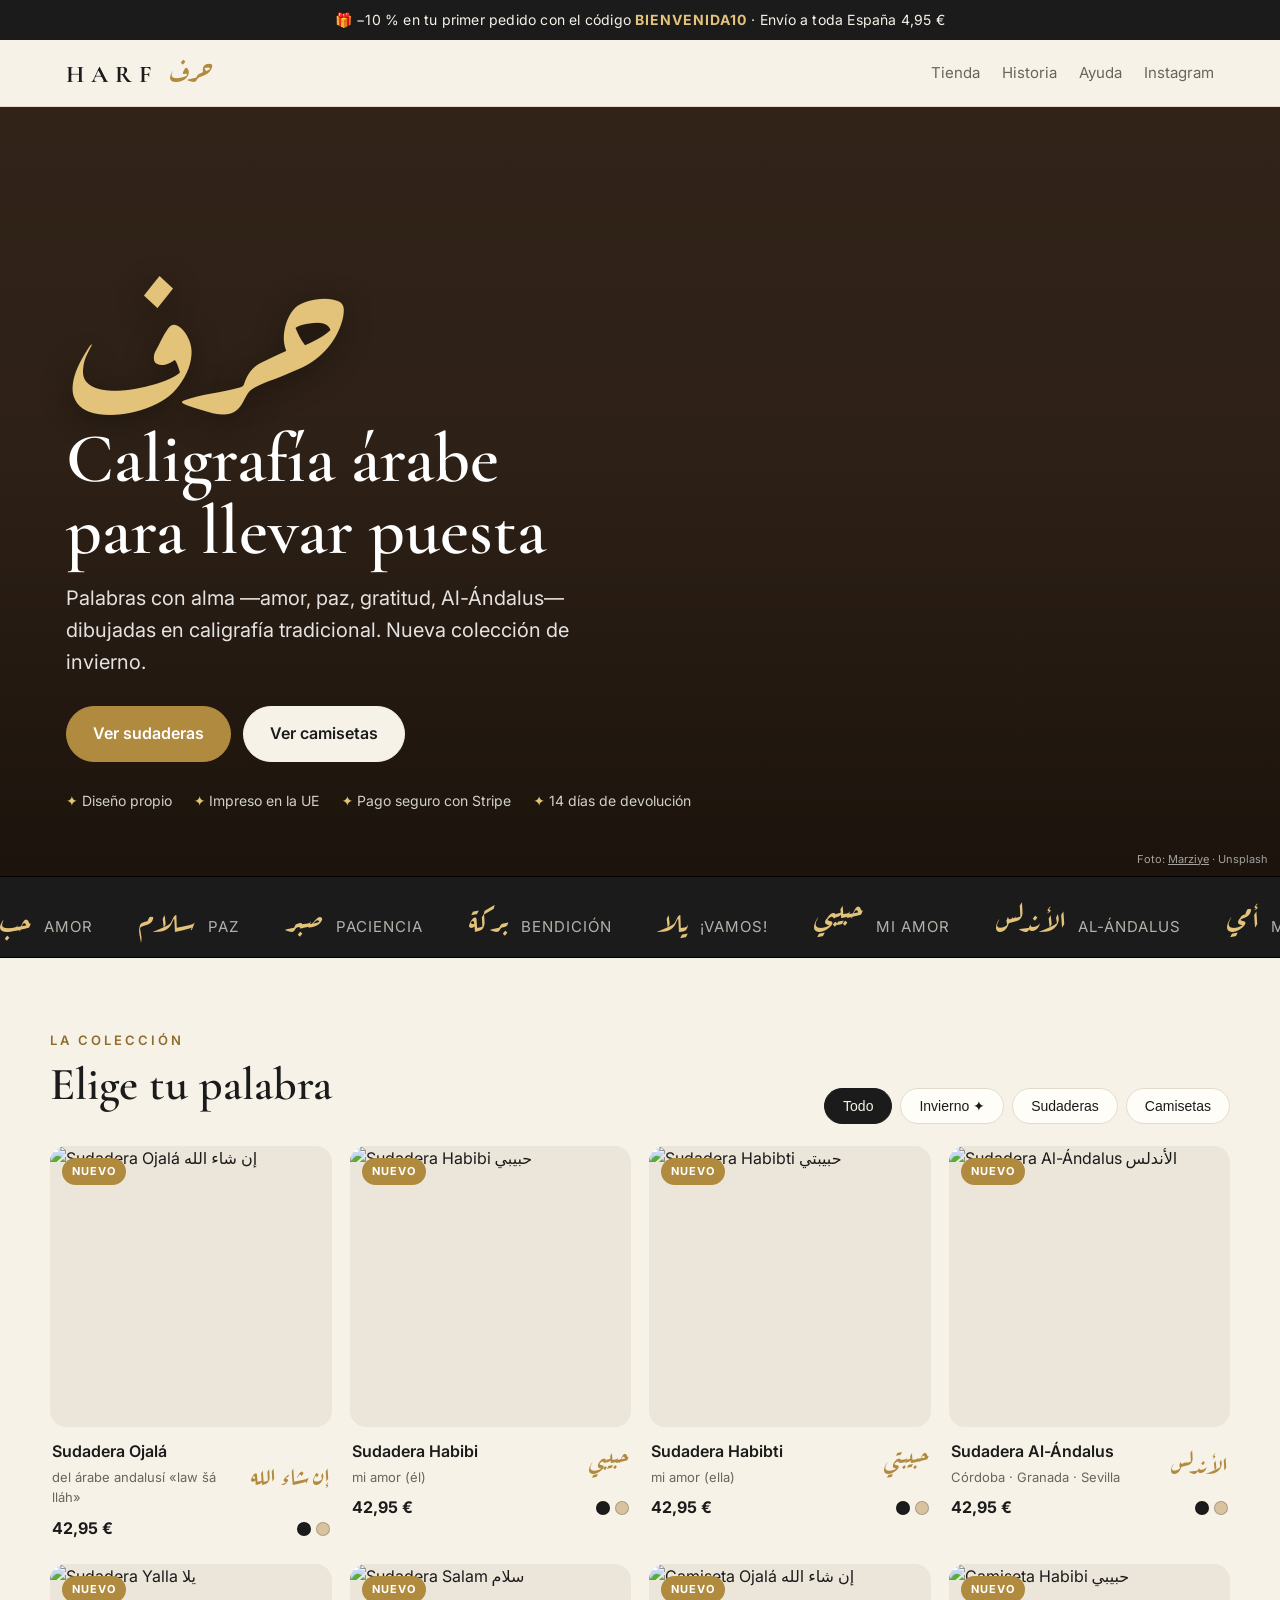
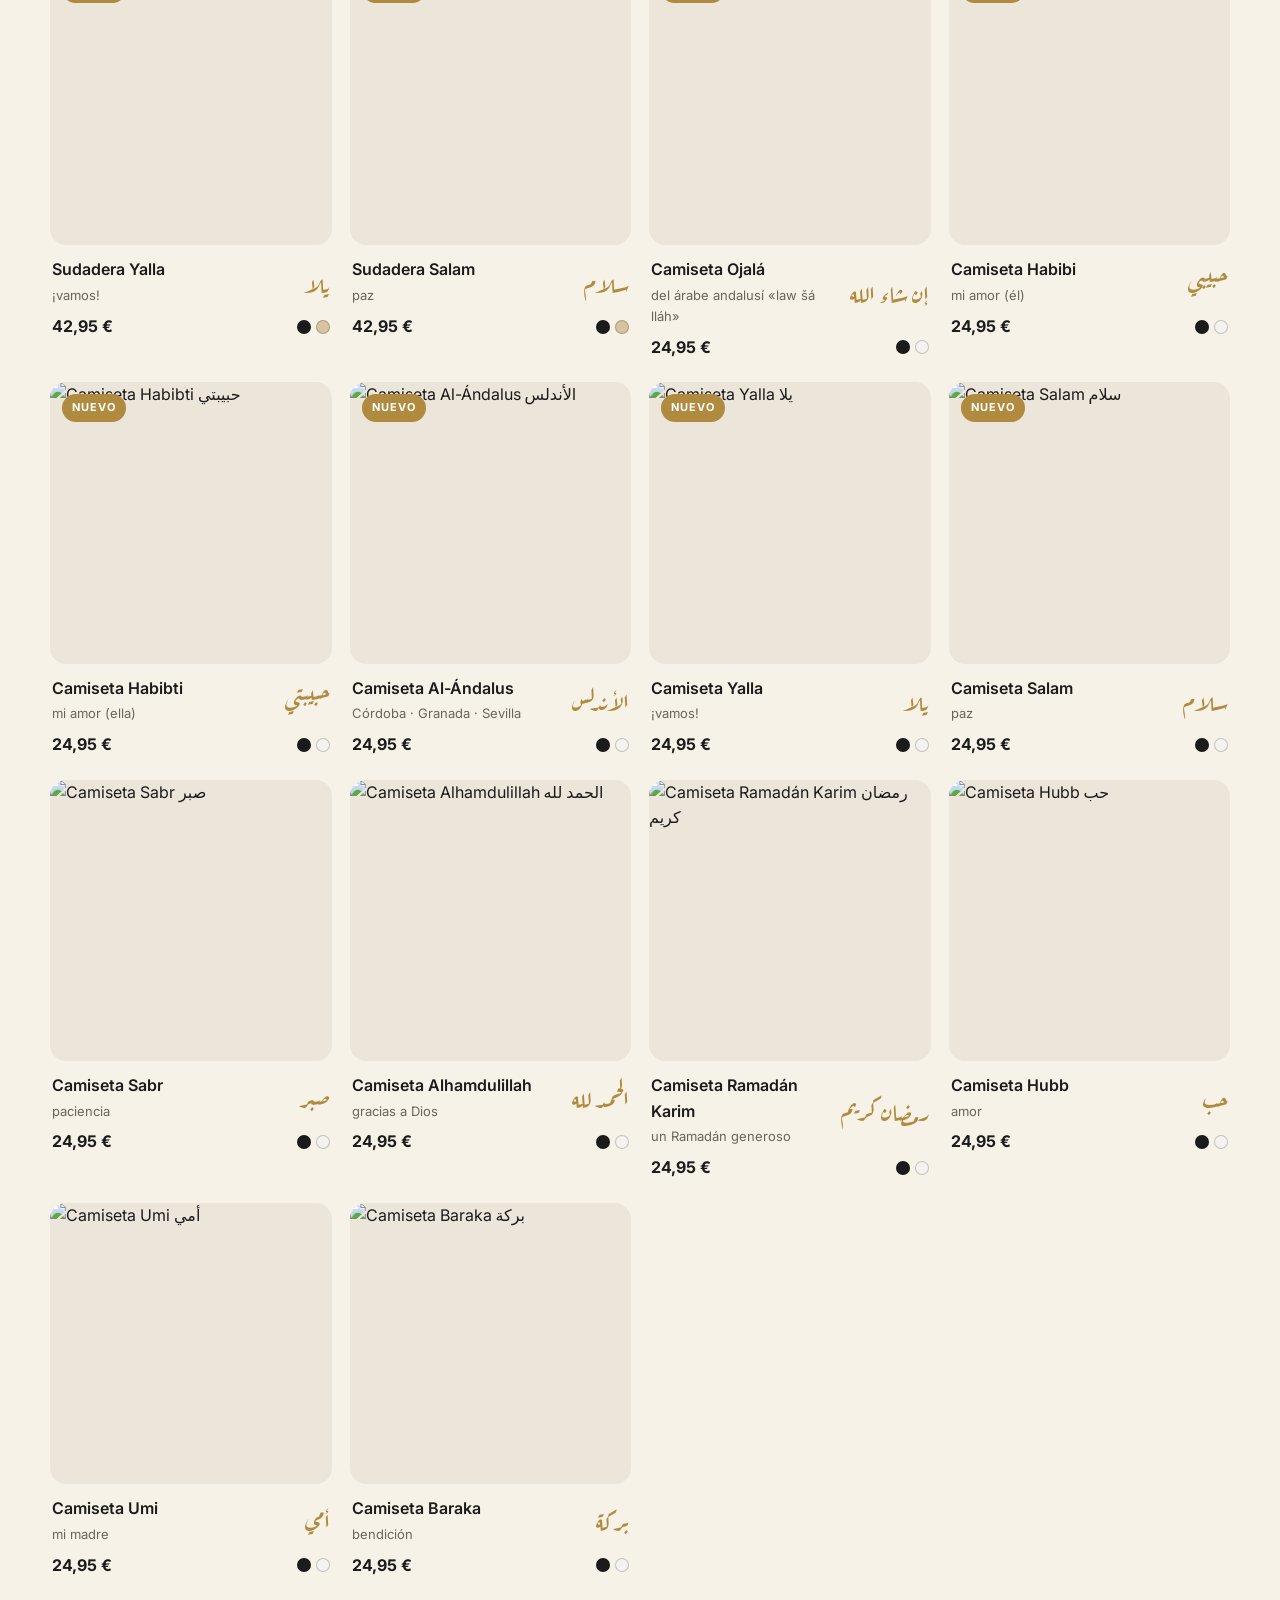
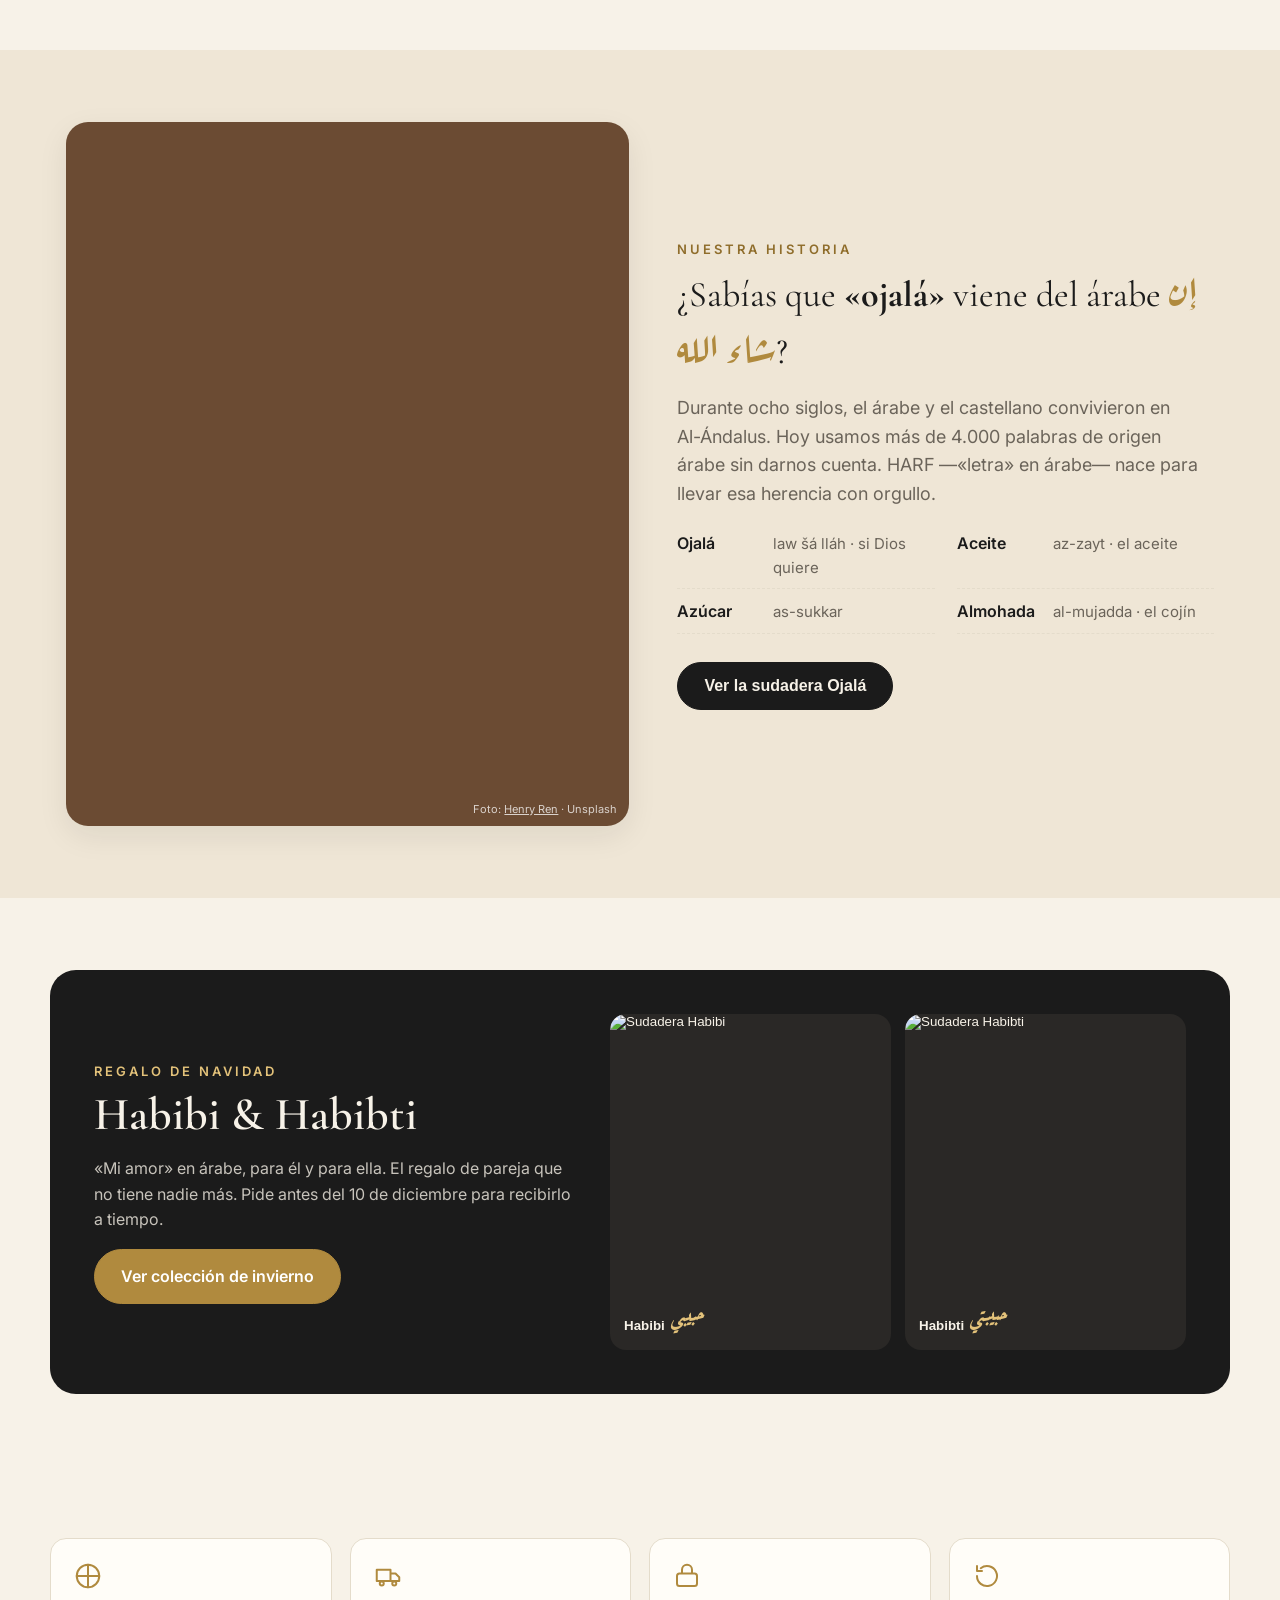
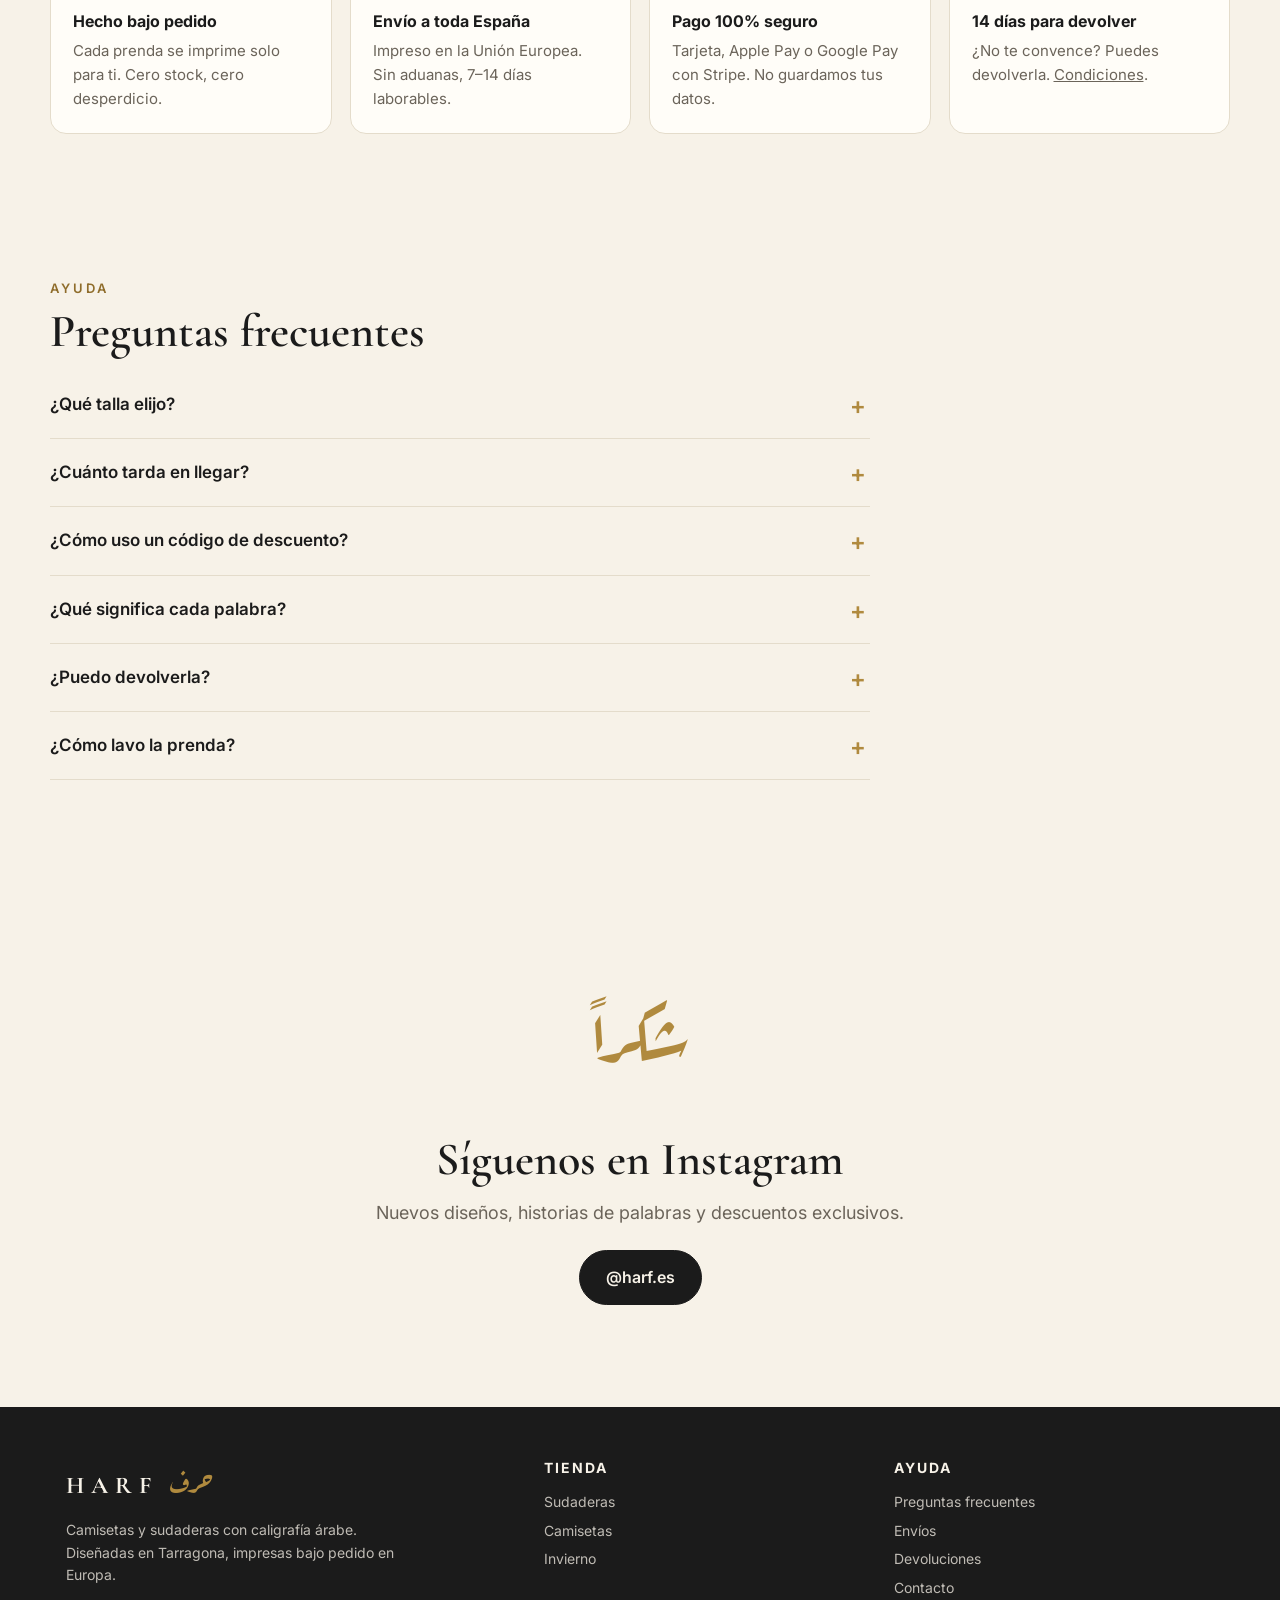
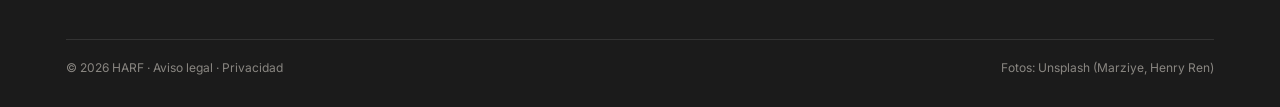
==== commit 145fec95: "Date-driven promotions with a Black Friday mode The banner, discount hint and prices switch by date:" ====
--- a/index.html
+++ b/index.html
@@ -18,7 +18,7 @@
 <link rel="stylesheet" href="style.css">
 </head>
 <body>
-<div class="banner">🎁 −15 % con el código <b>HARF15</b> · Envío a toda España 4,95 €</div>
+<div class="banner" id="banner">🎁 −15 % con el código <b>HARF15</b> · Envío a toda España 4,95 €</div>
 <header class="top"><div class="wrap">
   <a class="logo" href="./" aria-label="HARF, inicio"><b>HARF</b><span>حرف</span></a>
   <nav>
@@ -134,7 +134,7 @@
       <div class="opt-label">Talla <a href="#" data-sizes>Guía de tallas</a></div>
       <p class="muted" style="margin:0;font-size:14px">Eliges tu talla (S–2XL) en la página de pago.</p>
       <div style="margin-top:18px"><button class="btn gold block" id="pdBuy">Comprar ahora</button></div>
-      <div class="code-hint">🎁 Usa el código <b>HARF15</b> en el pago y ahorra un 15 %.</div>
+      <div class="code-hint" id="codeHint">🎁 Usa el código <b>HARF15</b> en el pago y ahorra un 15 %.</div>
       <ul class="bullets">
         <li id="pdNote"></li>
         <li>Impreso bajo pedido en la UE · entrega en 7–14 días laborables</li>
@@ -184,6 +184,45 @@
 const HEX = { negro: "#1b1b1b", blanco: "#f4f3ef", arena: "#d8c3a0" };
 $("y").textContent = new Date().getFullYear();
 
+// Promotions switch by date (Europe/Madrid). First match wins.
+const PROMOS = [
+  { from: "2026-11-27T00:00:00+01:00", to: "2026-12-01T00:00:00+01:00", code: "BLACKFRIDAY", pct: 20, bf: true,
+    banner: "🖤 <b>BLACK FRIDAY</b> · −20 % en todo con el código <b>BLACKFRIDAY</b> · termina en <span id=\"cd\"></span>" },
+  { from: "2026-11-20T00:00:00+01:00", to: "2026-11-27T00:00:00+01:00", code: "BIENVENIDA10", pct: 10, teaser: true,
+    banner: "🖤 <b>BLACK FRIDAY</b> llega el viernes 27: −20 % en todo · empieza en <span id=\"cd\"></span>" },
+  { from: "2026-11-03T00:00:00+01:00", to: "2026-11-18T00:00:00+01:00", code: "HARF15", pct: 15,
+    banner: "🎁 −15 % con el código <b>HARF15</b> · Envío a toda España 4,95 €" },
+  { from: "2026-01-01T00:00:00+01:00", to: "2099-01-01T00:00:00+01:00", code: "BIENVENIDA10", pct: 10, firstOrder: true,
+    banner: "🎁 −10 % en tu primer pedido con el código <b>BIENVENIDA10</b> · Envío a toda España 4,95 €" },
+];
+const NOW = new Date((new URLSearchParams(location.search).get("now") || "").replace(" ", "+") || Date.now());
+const PROMO = PROMOS.find((x) => NOW >= new Date(x.from) && NOW < new Date(x.to));
+const priceHtml = (n) => PROMO && PROMO.bf
+  ? `<span class="price"><s class="old">${fmt(n)}</s> ${fmt(n * (1 - PROMO.pct / 100))}</span>`
+  : `<span class="price">${fmt(n)}</span>`;
+if (PROMO) {
+  $("banner").innerHTML = PROMO.banner;
+  $("codeHint").innerHTML = PROMO.bf
+    ? `🖤 <b>Black Friday:</b> escribe <b>BLACKFRIDAY</b> en el pago y el precio baja un 20 %.`
+    : `🎁 Usa el código <b>${PROMO.code}</b> en el pago y ahorra un ${PROMO.pct} %${PROMO.firstOrder ? " en tu primer pedido" : ""}.`;
+  if (PROMO.bf || PROMO.teaser) document.body.classList.add("bf");
+  const cd = document.getElementById("cd");
+  if (cd) {
+    const end = new Date(PROMO.bf ? PROMO.to : PROMOS[0].from);
+    const tick = () => {
+      const t = Math.max(0, end - Date.now()), d = Math.floor(t / 864e5), h = Math.floor(t / 36e5) % 24, m = Math.floor(t / 6e4) % 60, s = Math.floor(t / 1e3) % 60;
+      cd.textContent = (d ? d + "d " : "") + String(h).padStart(2, "0") + ":" + String(m).padStart(2, "0") + ":" + String(s).padStart(2, "0");
+    };
+    tick(); setInterval(tick, 1000);
+  }
+  if (PROMO.bf) {
+    const r = document.createElement("div");
+    r.className = "bf-ribbon";
+    r.innerHTML = "<b>BLACK FRIDAY</b><span>−20 %</span><small>código BLACKFRIDAY</small>";
+    document.querySelector(".hero-img .wrap").prepend(r);
+  }
+}
+
 // Marquee of words
 const words = [["حب", "amor"], ["سلام", "paz"], ["صبر", "paciencia"], ["بركة", "bendición"], ["يلا", "¡vamos!"], ["حبيبي", "mi amor"], ["الأندلس", "Al-Ándalus"], ["أمي", "mi madre"]];
 const strip = words.map(([a, e]) => `<span><span class="ar">${a}</span>${e.toUpperCase()}</span>`).join("");
@@ -199,7 +238,7 @@
       <img class="main" loading="lazy" src="${p.colors[cs[0]].img}" alt="${p.type} ${p.name} ${p.ar}">
       ${cs[1] ? `<img class="alt" loading="lazy" src="${p.colors[cs[1]].img}" alt="">` : ""}</div>
     <div class="info"><h3>${p.type} ${p.name}</h3><span class="ar" lang="ar">${p.ar}</span><small>${p.meaning}</small>
-      <div class="row2"><span class="price">${fmt(p.price)}</span><span class="swatches">${cs.map((c) => `<i style="background:${HEX[c]}" title="${p.colors[c].label}"></i>`).join("")}</span></div></div>
+      <div class="row2">${priceHtml(p.price)}<span class="swatches">${cs.map((c) => `<i style="background:${HEX[c]}" title="${p.colors[c].label}"></i>`).join("")}</span></div></div>
   </article>`;
 }
 function drawGrid() {
@@ -235,7 +274,7 @@
   color = Object.keys(cur.colors)[0];
   $("pdAr").textContent = cur.ar; $("pdName").textContent = cur.type + " " + cur.name;
   $("pdMeaning").textContent = cur.meaning.includes("«") ? cur.meaning : "«" + cur.meaning + "»"; $("pdText").textContent = cur.text;
-  $("pdPrice").textContent = fmt(cur.price); $("pdNote").textContent = cur.note;
+  $("pdPrice").innerHTML = priceHtml(cur.price); $("pdNote").textContent = cur.note;
   render(); pd.showModal();
   history.replaceState(null, "", "#p=" + id);
 }
--- a/style.css
+++ b/style.css
@@ -207,3 +207,13 @@
   .card h3 { font-size: 15px; }
   .hero-img .wrap { padding-bottom: 44px; }
 }
+
+/* Black Friday */
+.price s.old { color: var(--muted); font-weight: 400; margin-right: 4px; font-size: .9em; }
+body.bf .banner { background: #000; font-size: 15px; }
+body.bf .banner b { color: #e3c27a; }
+#cd { font-variant-numeric: tabular-nums; font-weight: 700; color: #fff; }
+.bf-ribbon { display: inline-flex; align-items: baseline; gap: 12px; flex-wrap: wrap; background: #000; color: #fff; border: 1px solid #e3c27a; border-radius: 14px; padding: 10px 18px; margin-bottom: 18px; }
+.bf-ribbon b { letter-spacing: 3px; font-size: 15px; }
+.bf-ribbon span { font-family: "Cormorant Garamond", Georgia, serif; font-size: 40px; font-weight: 700; color: #e3c27a; line-height: 1; }
+.bf-ribbon small { font-size: 13px; color: rgba(255,255,255,.75); }
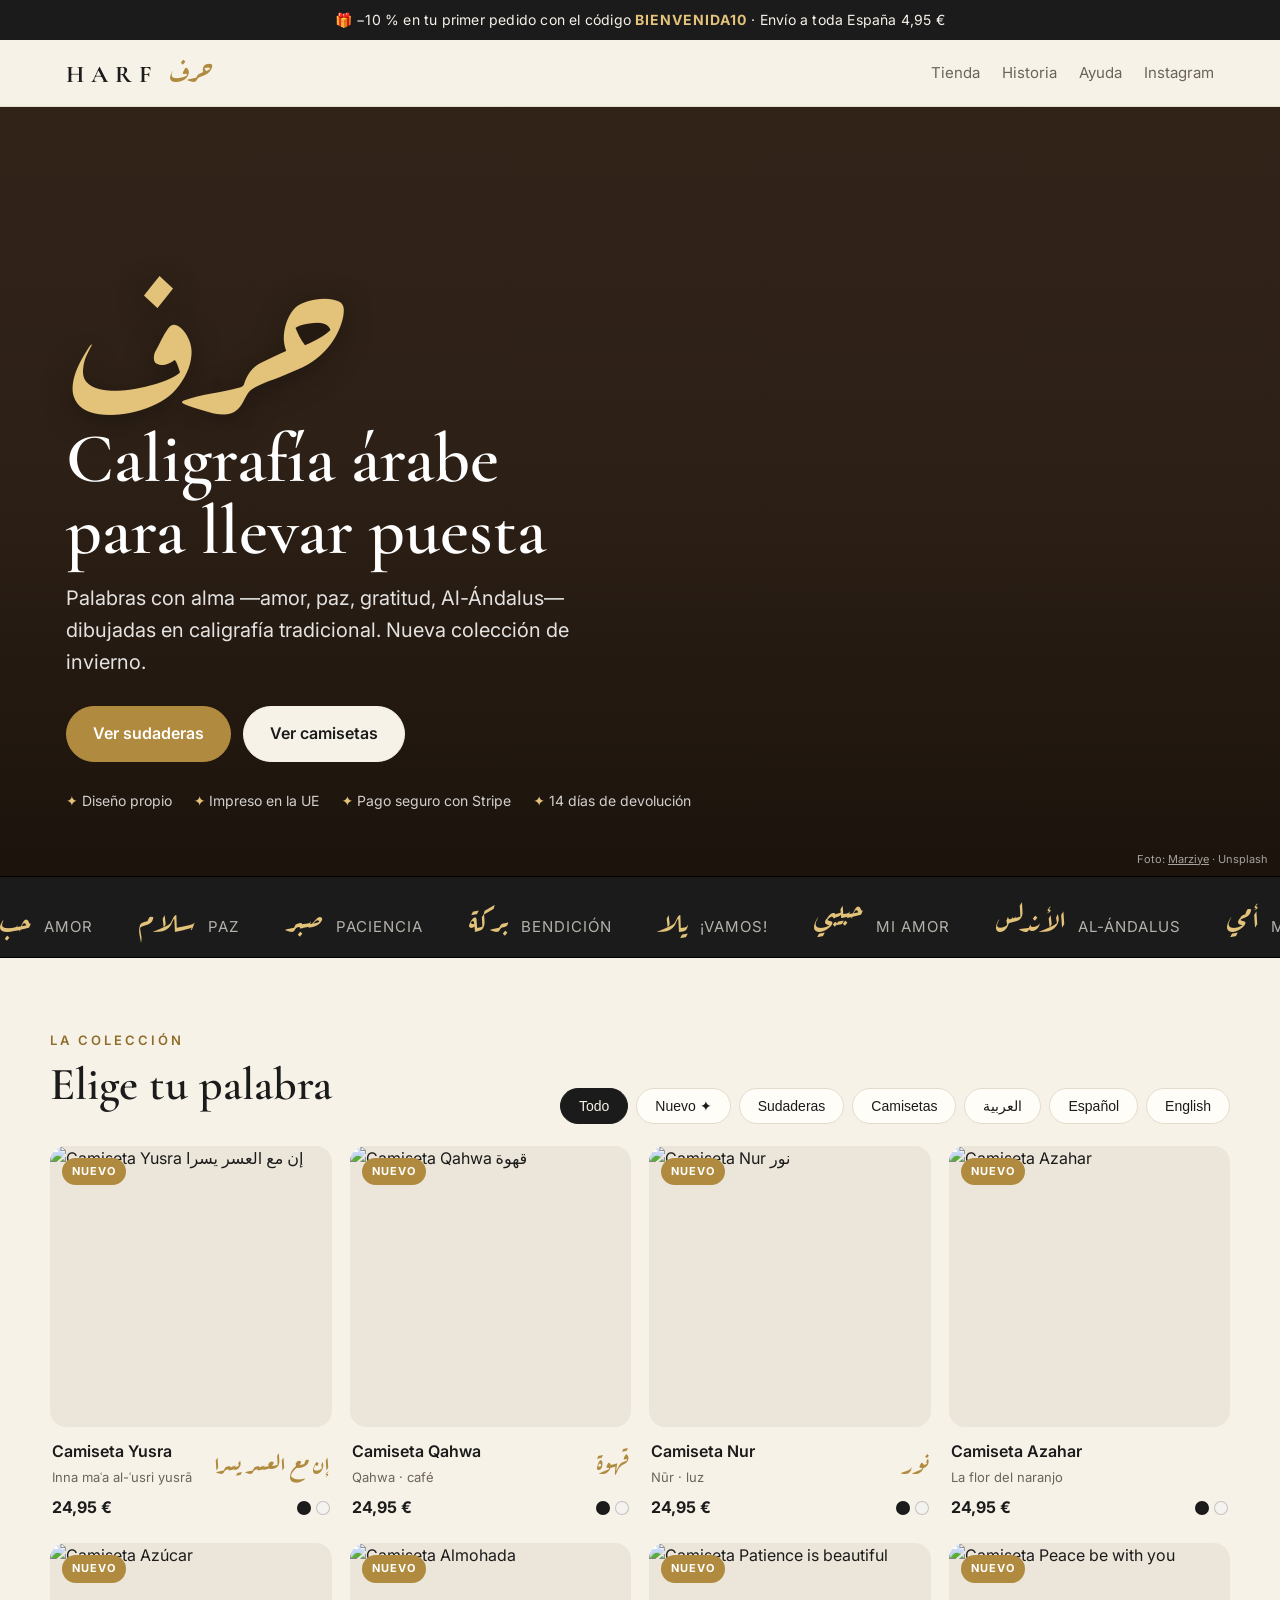
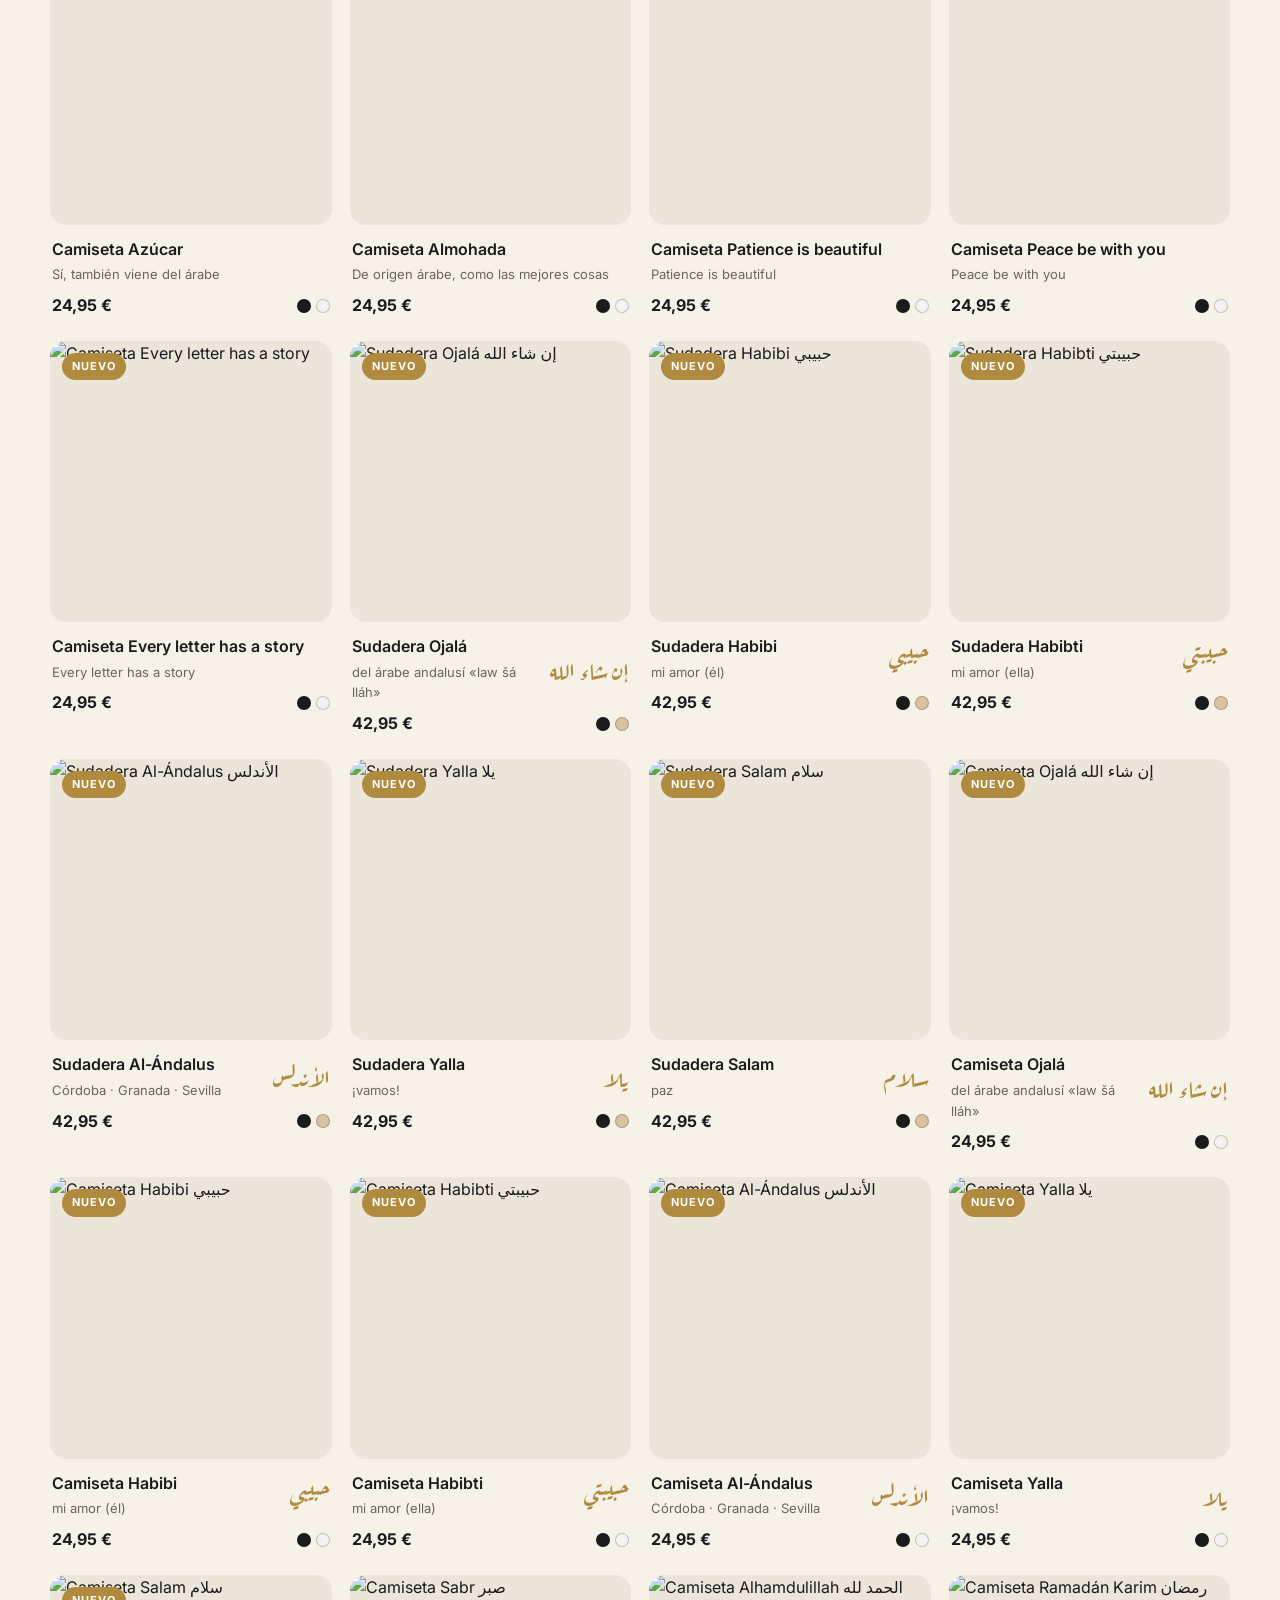
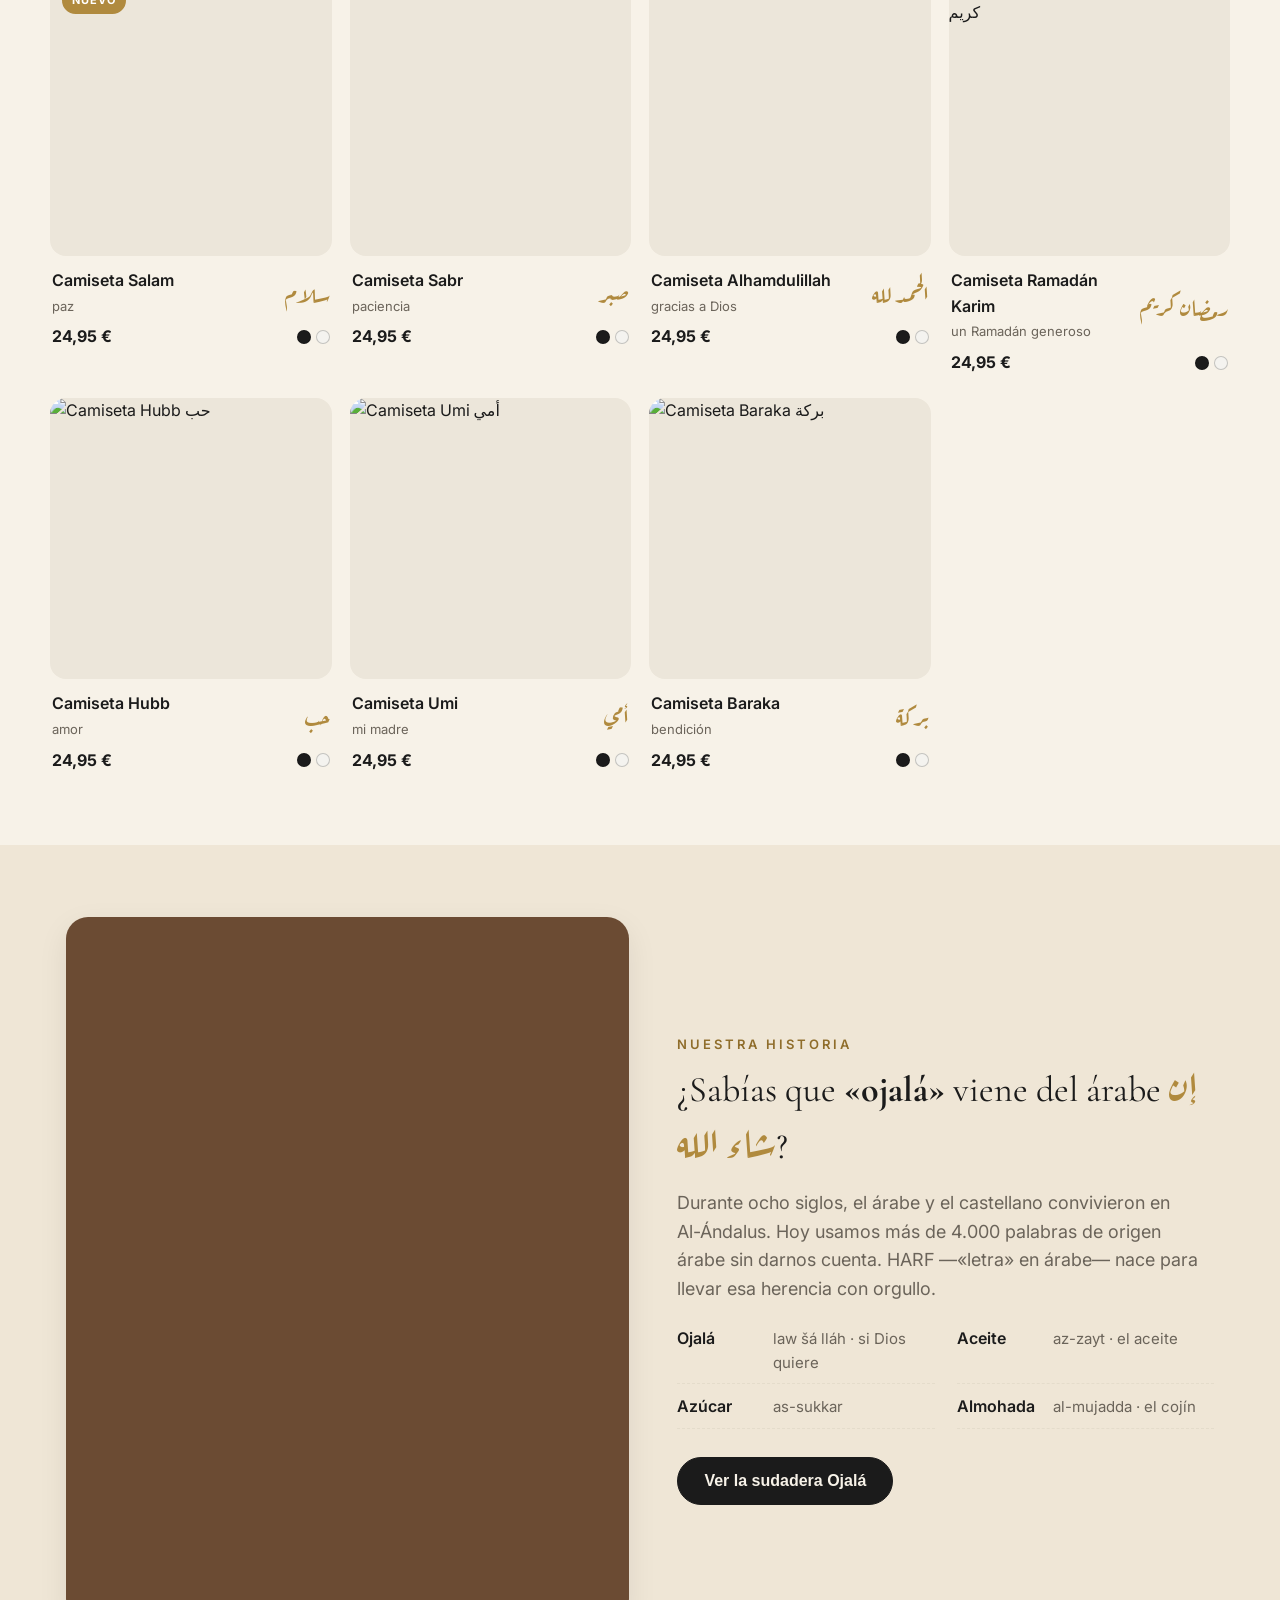
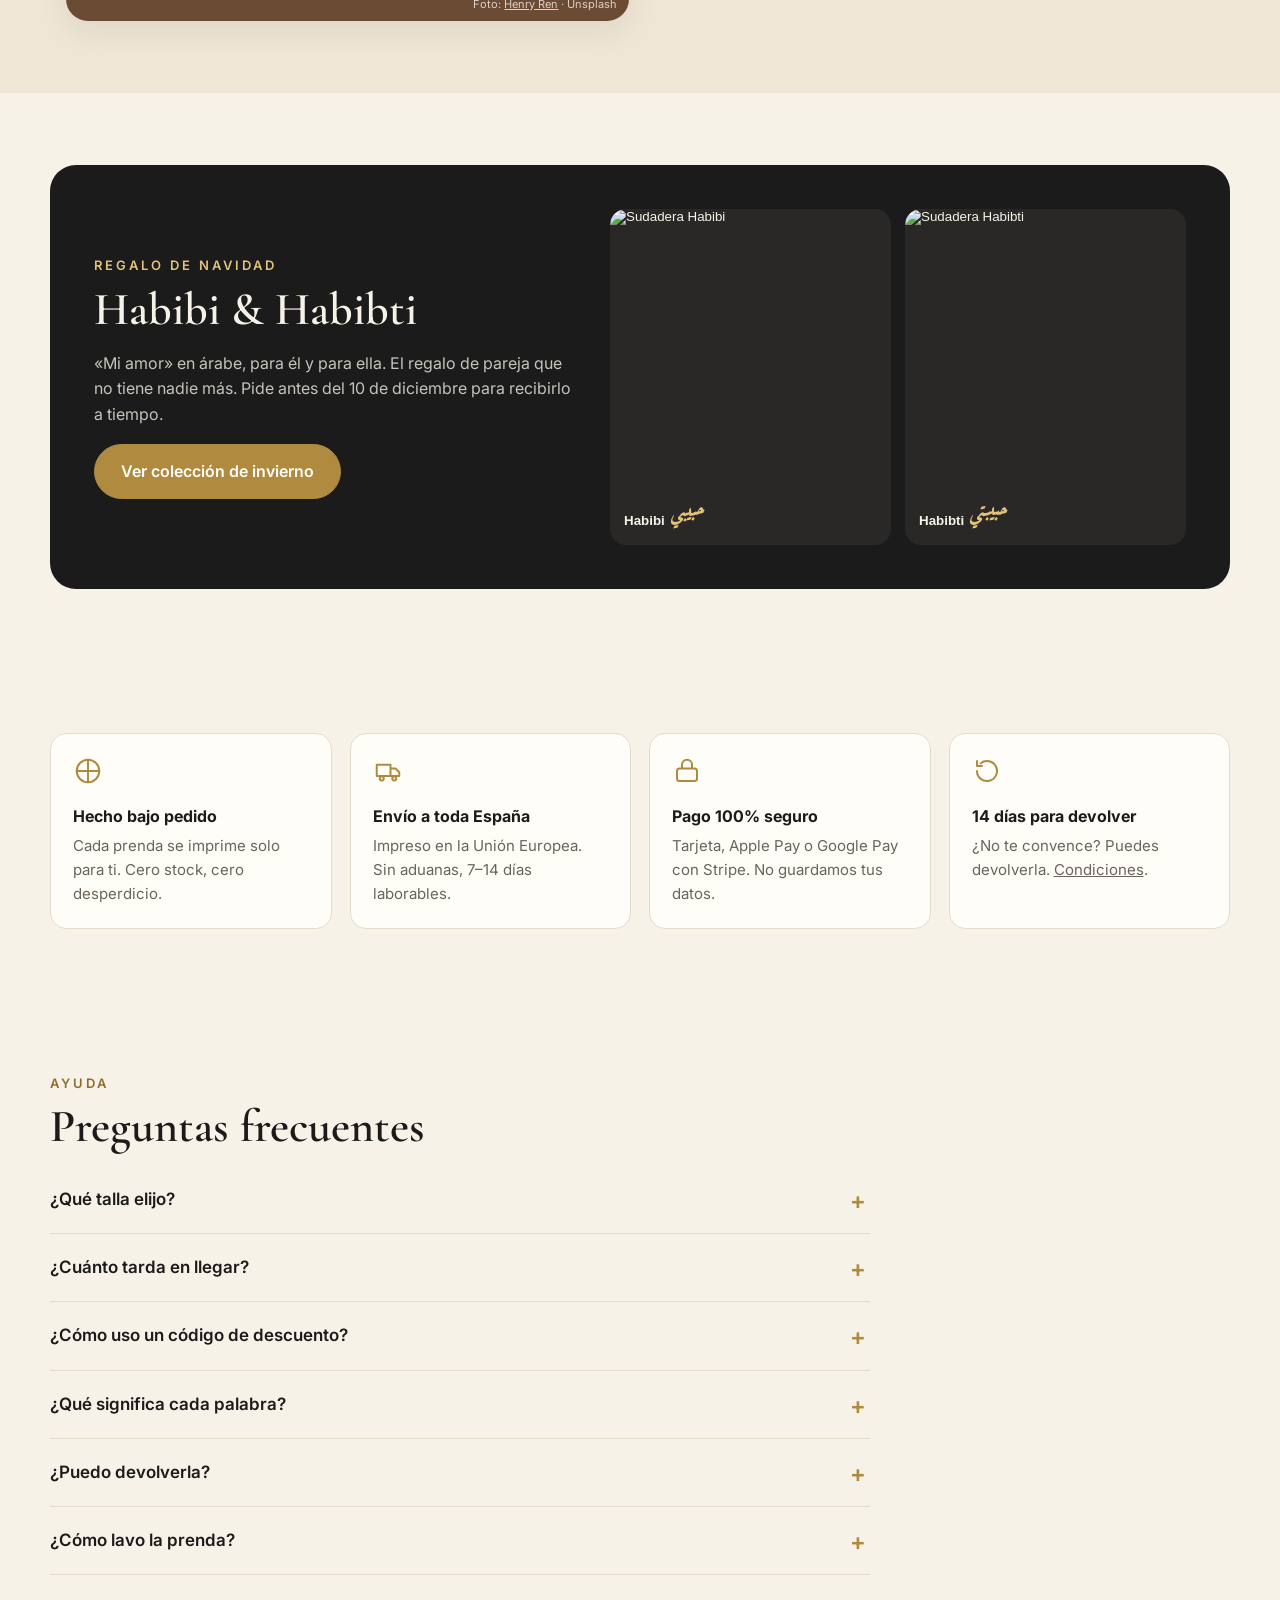
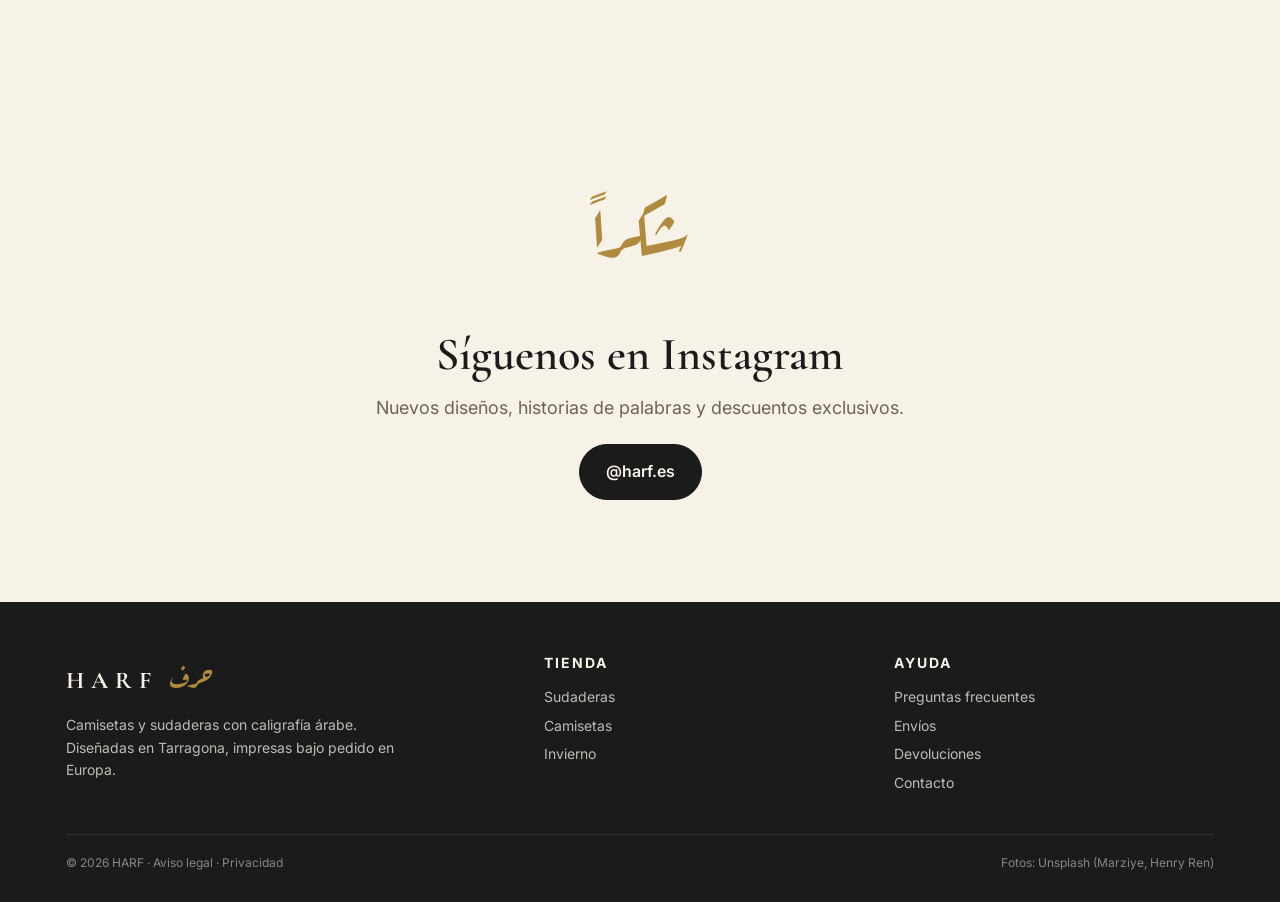
==== commit 4dfaee07: "Add the one-language collection to the shop Nine new tees (24,95 €, black/white), each with its own " ====
--- a/index.html
+++ b/index.html
@@ -229,7 +229,7 @@
 $("marquee").innerHTML = strip + strip;
 
 // Shop grid
-const FILTERS = [["todo", "Todo"], ["nuevo", "Invierno ✦"], ["Sudadera", "Sudaderas"], ["Camiseta", "Camisetas"]];
+const FILTERS = [["todo", "Todo"], ["nuevo", "Nuevo ✦"], ["Sudadera", "Sudaderas"], ["Camiseta", "Camisetas"], ["lang:ar", "العربية"], ["lang:es", "Español"], ["lang:en", "English"]];
 let filter = "todo";
 function card(p) {
   const cs = Object.keys(p.colors);
@@ -237,13 +237,13 @@
     <div class="media">${p.isNew ? '<span class="badge">Nuevo</span>' : ""}
       <img class="main" loading="lazy" src="${p.colors[cs[0]].img}" alt="${p.type} ${p.name} ${p.ar}">
       ${cs[1] ? `<img class="alt" loading="lazy" src="${p.colors[cs[1]].img}" alt="">` : ""}</div>
-    <div class="info"><h3>${p.type} ${p.name}</h3><span class="ar" lang="ar">${p.ar}</span><small>${p.meaning}</small>
+    <div class="info"><h3>${p.type} ${p.name}</h3><span class="ar" lang="ar">${p.ar || ""}</span><small>${p.meaning}</small>
       <div class="row2">${priceHtml(p.price)}<span class="swatches">${cs.map((c) => `<i style="background:${HEX[c]}" title="${p.colors[c].label}"></i>`).join("")}</span></div></div>
   </article>`;
 }
 function drawGrid() {
   $("filters").innerHTML = FILTERS.map(([k, l]) => `<button aria-pressed="${k === filter}" data-f="${k}">${l}</button>`).join("");
-  const list = PRODUCTS.filter((p) => filter === "todo" || (filter === "nuevo" ? p.isNew : p.type === filter));
+  const list = PRODUCTS.filter((p) => filter === "todo" || (filter === "nuevo" ? p.isNew : filter.startsWith("lang:") ? p.lang === filter.slice(5) : p.type === filter));
   $("grid").innerHTML = list.map(card).join("");
 }
 $("filters").addEventListener("click", (e) => { const b = e.target.closest("button"); if (b) { filter = b.dataset.f; drawGrid(); } });
